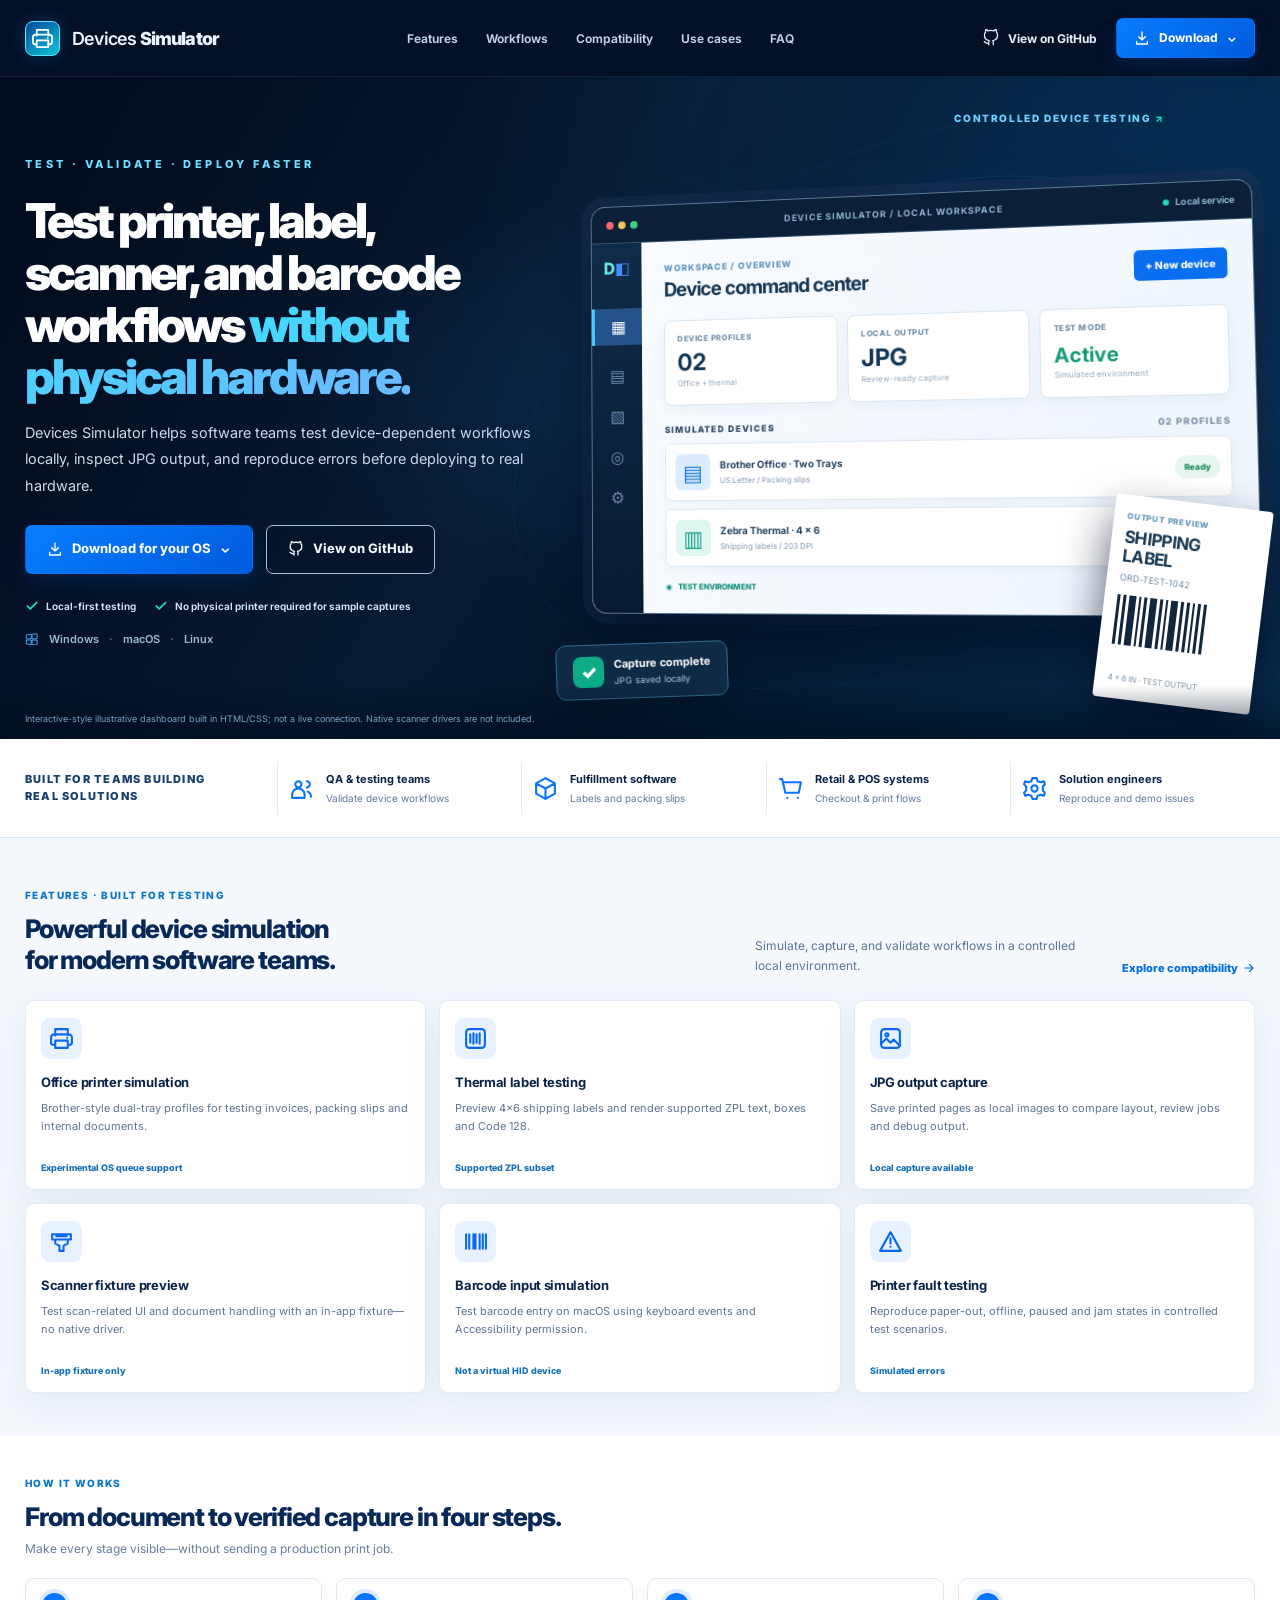
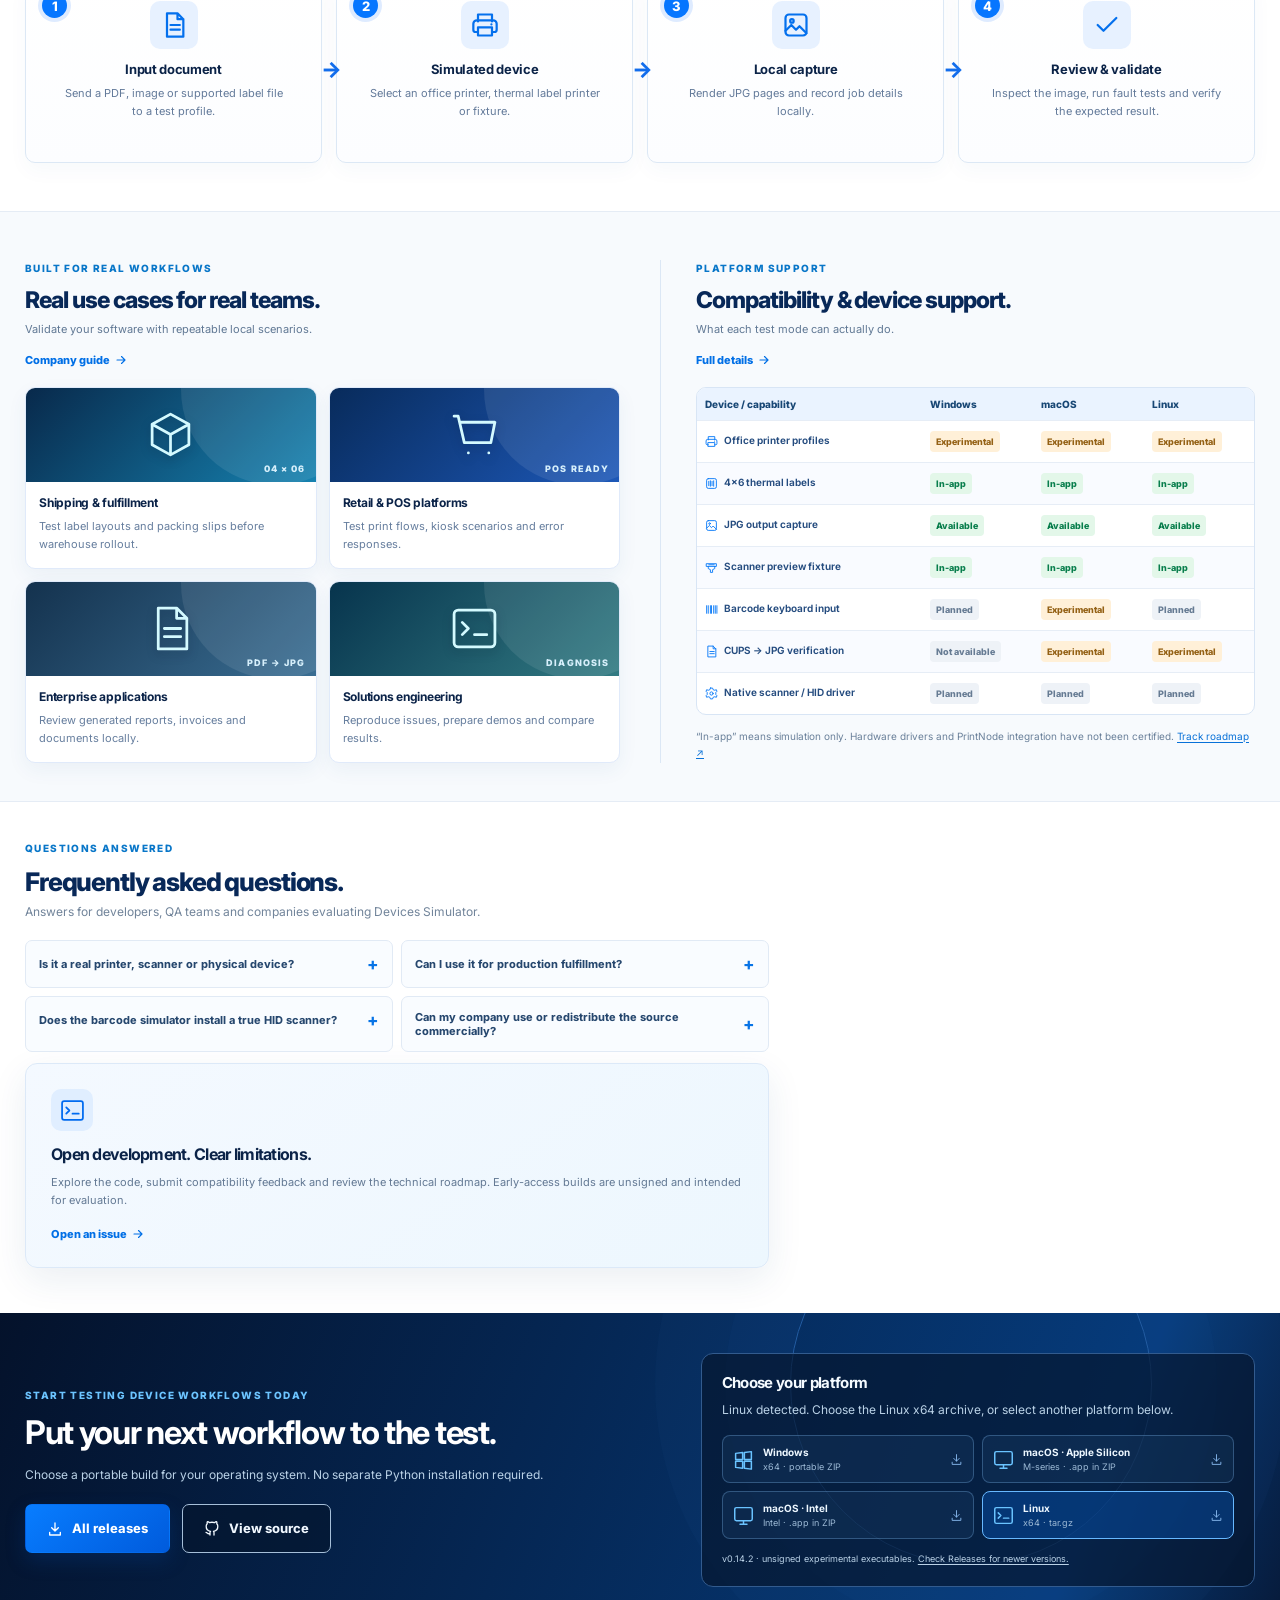
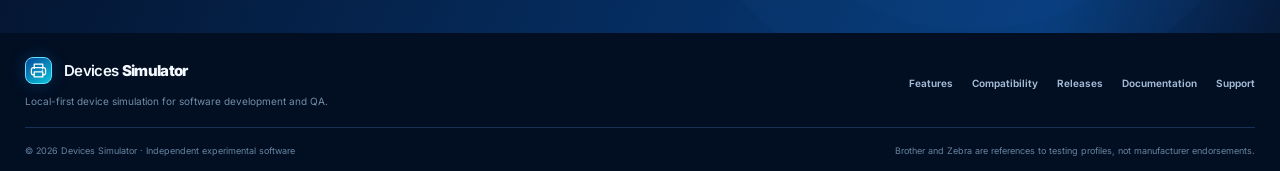
==== docs/index.html @ 56e5f356 "docs: v0.14.2 ZPL graphics, QR usage, limits and release site" ====
<!doctype html>
<html lang="en">
<head>
  <meta charset="utf-8">
  <meta name="viewport" content="width=device-width,initial-scale=1">
  <meta name="theme-color" content="#06152b">
  <meta name="description" content="Devices Simulator helps QA, retail, fulfillment and software teams test printer, 4×6 label, capture-to-JPG and barcode input workflows without a full hardware lab.">
  <meta property="og:type" content="website">
  <meta property="og:title" content="Devices Simulator | Test device workflows without a hardware lab">
  <meta property="og:description" content="A cross-platform, local-first test lab for printing, shipping labels, simulated scanner fixtures, and repeatable fault testing.">
  <meta property="og:image" content="https://raw.githubusercontent.com/migtam628/devices-simulator/main/docs/assets/device-lab.svg">
  <title>Devices Simulator | Print &amp; Device Workflow Testing</title>
  <link rel="icon" href="assets/icon.svg" type="image/svg+xml">
  <link rel="stylesheet" href="site.css">
  <script src="site.js" defer></script>
</head>
<body>
  <a href="#main" class="skip-link">Skip to content</a>
  <svg class="icon-library" aria-hidden="true" xmlns="http://www.w3.org/2000/svg">
    <symbol id="i-printer" viewBox="0 0 24 24"><path d="M6 9V3h12v6M6 18H4a2 2 0 0 1-2-2v-5a3 3 0 0 1 3-3h14a3 3 0 0 1 3 3v5a2 2 0 0 1-2 2h-2M6 14h12v7H6zM17.5 11.5h.01"/></symbol>
    <symbol id="i-label" viewBox="0 0 24 24"><rect x="3" y="3" width="18" height="18" rx="3"/><path d="M7 8v8M10 7v10M13 8v8M16 7v10"/></symbol>
    <symbol id="i-picture" viewBox="0 0 24 24"><rect x="3" y="3" width="18" height="18" rx="3"/><circle cx="8.5" cy="8.5" r="1.5"/><path d="m3 17 5-5 4 4 3-3 6 6"/></symbol>
    <symbol id="i-scanner" viewBox="0 0 24 24"><path d="M3 5h18v5H3zM6 10v4l4 2v5h4v-5l4-2v-4M7 7h10"/></symbol>
    <symbol id="i-barcode" viewBox="0 0 24 24"><path d="M3 5v14M6 5v14M10 5v14M12 5v14M16 5v14M19 5v14M22 5v14" /></symbol>
    <symbol id="i-alert" viewBox="0 0 24 24"><path d="m12 3 10 18H2L12 3Z"/><path d="M12 9v5m0 3h.01"/></symbol>
    <symbol id="i-people" viewBox="0 0 24 24"><circle cx="9" cy="8" r="3"/><path d="M3 21v-3a6 6 0 0 1 12 0v3H3ZM17 5a3 3 0 0 1 0 6m1 4a5 5 0 0 1 3 5"/></symbol>
    <symbol id="i-box" viewBox="0 0 24 24"><path d="m12 2 9 5v10l-9 5-9-5V7l9-5ZM3 7l9 5 9-5M12 12v10"/></symbol>
    <symbol id="i-cart" viewBox="0 0 24 24"><path d="M2 3h2l3 13h13l2-10H5M7 16h13M9 21h.01M19 21h.01"/></symbol>
    <symbol id="i-settings" viewBox="0 0 24 24"><circle cx="12" cy="12" r="3"/><path d="m10 2-1 3-3 1-3-1-1 3 2 2v4l-2 2 1 3 3-1 3 1 1 3h4l1-3 3-1 3 1 1-3-2-2v-4l2-2-1-3-3 1-3-1-1-3h-4Z"/></symbol>
    <symbol id="i-file" viewBox="0 0 24 24"><path d="M6 2h9l5 5v15H6zM15 2v5h5M9 12h8M9 16h8"/></symbol>
    <symbol id="i-check" viewBox="0 0 24 24"><path d="m4 12 5 5L20 6"/></symbol>
    <symbol id="i-arrow" viewBox="0 0 24 24"><path d="M4 12h16m-7-7 7 7-7 7"/></symbol>
    <symbol id="i-github" viewBox="0 0 24 24"><path d="M9 19c-4 1-4-2-6-2m12 4v-3.3a2.9 2.9 0 0 0-.8-2.2c3.2-.4 6.5-1.5 6.5-7.1A5.5 5.5 0 0 0 19.2 4 5 5 0 0 0 19 1s-2 0-3 1.5a13 13 0 0 0-8 0C7 1 5 1 5 1a5 5 0 0 0-.2 3A5.5 5.5 0 0 0 3.3 8.4c0 5.6 3.3 6.7 6.5 7.1a2.9 2.9 0 0 0-.8 2.2V21"/></symbol>
    <symbol id="i-download" viewBox="0 0 24 24"><path d="M12 3v12m-5-5 5 5 5-5M4 17v4h16v-4"/></symbol>
    <symbol id="i-windows" viewBox="0 0 24 24"><path d="m3 5 8-1v8H3zm10-1 8-1v9h-8zM3 14h8v8l-8-1zm10 0h8v9l-8-1z"/></symbol>
    <symbol id="i-monitor" viewBox="0 0 24 24"><rect x="2" y="3" width="20" height="15" rx="2"/><path d="M8 22h8m-4-4v4"/></symbol>
    <symbol id="i-terminal" viewBox="0 0 24 24"><rect x="2" y="3" width="20" height="18" rx="2"/><path d="m6 9 3 3-3 3m6 0h6"/></symbol>
  </svg>

  <header class="masthead" id="top">
    <div class="nav container">
      <a href="#top" class="brand" aria-label="Devices Simulator home"><span class="brand-mark"><svg class="icon"><use href="#i-printer"></use></svg></span><span>Devices <strong>Simulator</strong></span></a>
      <nav class="nav-links" aria-label="Primary navigation"><a href="#features">Features</a><a href="#workflows">Workflows</a><a href="#compatibility">Compatibility</a><a href="#use-cases">Use cases</a><a href="#faq">FAQ</a></nav>
      <div class="nav-right"><a class="github-link" href="https://github.com/migtam628/devices-simulator" target="_blank" rel="noopener noreferrer"><svg class="icon"><use href="#i-github"></use></svg><span>View on GitHub</span></a><a class="btn btn-primary nav-download" href="#download"><svg class="icon"><use href="#i-download"></use></svg> Download <span aria-hidden="true">⌄</span></a></div>
      <details class="mobile-menu"><summary aria-label="Open navigation menu"><span></span><span></span><span></span></summary><nav aria-label="Mobile navigation"><a href="#features">Features</a><a href="#workflows">Workflows</a><a href="#compatibility">Compatibility</a><a href="#use-cases">Use cases</a><a href="#faq">FAQ</a><a href="#download">Download</a><a href="https://github.com/migtam628/devices-simulator">GitHub</a></nav></details>
    </div>
  </header>

  <main id="main">
    <section class="hero" aria-labelledby="hero-title">
      <div class="hero-glow"></div>
      <div class="container hero-inner">
        <div class="hero-copy">
          <p class="eyebrow">TEST · VALIDATE · DEPLOY FASTER</p>
          <h1 id="hero-title">Test printer, label, scanner, and barcode workflows <span>without physical hardware.</span></h1>
          <p class="hero-description">Devices Simulator helps software teams test device-dependent workflows locally, inspect JPG output, and reproduce errors before deploying to real hardware.</p>
          <div class="hero-buttons">
            <a class="btn btn-primary btn-large" href="#download"><svg class="icon"><use href="#i-download"></use></svg> Download for your OS <span aria-hidden="true">⌄</span></a>
            <a class="btn btn-outline btn-large" href="https://github.com/migtam628/devices-simulator" target="_blank" rel="noopener noreferrer"><svg class="icon"><use href="#i-github"></use></svg> View on GitHub</a>
          </div>
          <div class="hero-proof"><span><svg class="icon"><use href="#i-check"></use></svg> Local-first testing</span><span><svg class="icon"><use href="#i-check"></use></svg> No physical printer required for sample captures</span></div>
          <div class="platform-summary"><svg class="icon"><use href="#i-windows"></use></svg> Windows <span>·</span> macOS <span>·</span> Linux</div>
        </div>

        <div class="hero-stage" role="img" aria-label="Illustrated Devices Simulator product dashboard showing simulated printer management, print jobs and a four-by-six shipping label">
          <div class="stage-orbit orbit-one"></div><div class="stage-orbit orbit-two"></div>
          <div class="product-window">
            <div class="window-top"><span class="traffic"><i></i><i></i><i></i></span><span class="window-address">DEVICE SIMULATOR / LOCAL WORKSPACE</span><span class="window-online"><b></b> Local service</span></div>
            <div class="window-layout">
              <div class="window-sidebar"><div class="sidebar-logo">D<span>◧</span></div><div class="side-active">▦</div><div>▤</div><div>▧</div><div>◎</div><div>⚙</div></div>
              <div class="window-content"><div class="screen-heading"><div><small>WORKSPACE / OVERVIEW</small><strong>Device command center</strong></div><span class="screen-add">+ New device</span></div>
                <div class="screen-metrics"><div><small>DEVICE PROFILES</small><strong>02</strong><span>Office + thermal</span></div><div><small>LOCAL OUTPUT</small><strong>JPG</strong><span>Review-ready capture</span></div><div><small>TEST MODE</small><strong class="metric-green">Active</strong><span>Simulated environment</span></div></div>
                <div class="screen-section-title">SIMULATED DEVICES <span>02 PROFILES</span></div>
                <div class="screen-device"><div class="device-square">▤</div><div><b>Brother Office · Two Trays</b><small>US Letter / Packing slips</small></div><span class="screen-state">Ready</span></div>
                <div class="screen-device"><div class="device-square teal">▥</div><div><b>Zebra Thermal · 4 × 6</b><small>Shipping labels / 203 DPI</small></div><span class="screen-state">Ready</span></div>
                <div class="screen-bottom"><span>◉ &nbsp; TEST ENVIRONMENT</span><span>All output stays local</span></div>
              </div>
            </div>
          </div>
          <div class="stage-paper"><span class="paper-kicker">OUTPUT PREVIEW</span><b>SHIPPING<br>LABEL</b><small>ORD-TEST-1042</small><div class="paper-bars"><i></i><i></i><i></i><i></i><i></i><i></i><i></i><i></i><i></i><i></i><i></i><i></i><i></i><i></i></div><span class="paper-bottom">4 × 6 IN · TEST OUTPUT</span></div>
          <div class="stage-toast"><span class="toast-mark">✓</span><span><b>Capture complete</b><small>JPG saved locally</small></span></div>
          <div class="stage-chip">CONTROLLED DEVICE TESTING <span>↗</span></div>
        </div>
      </div>
      <p class="hero-caption container">Interactive-style illustrative dashboard built in HTML/CSS; not a live connection. Native scanner drivers are not included.</p>
    </section>

    <section class="trust-strip" aria-label="Who uses Devices Simulator"><div class="container trust-grid">
      <div class="trust-label">BUILT FOR TEAMS BUILDING<br>REAL SOLUTIONS</div>
      <div class="trust-item"><svg class="icon"><use href="#i-people"></use></svg><span><strong>QA &amp; testing teams</strong><small>Validate device workflows</small></span></div>
      <div class="trust-item"><svg class="icon"><use href="#i-box"></use></svg><span><strong>Fulfillment software</strong><small>Labels and packing slips</small></span></div>
      <div class="trust-item"><svg class="icon"><use href="#i-cart"></use></svg><span><strong>Retail &amp; POS systems</strong><small>Checkout &amp; print flows</small></span></div>
      <div class="trust-item"><svg class="icon"><use href="#i-settings"></use></svg><span><strong>Solution engineers</strong><small>Reproduce and demo issues</small></span></div>
    </div></section>

    <section class="section features-section" id="features" aria-labelledby="features-title"><div class="container">
      <div class="section-top features-top"><div><p class="section-eyebrow">FEATURES · BUILT FOR TESTING</p><h2 id="features-title">Powerful device simulation<br>for modern software teams.</h2></div><p>Simulate, capture, and validate workflows in a controlled local environment.</p><a class="text-link" href="#compatibility">Explore compatibility <svg class="icon"><use href="#i-arrow"></use></svg></a></div>
      <div class="features-grid">
        <article class="feature-card"><div class="feature-icon"><svg class="icon"><use href="#i-printer"></use></svg></div><h3>Office printer simulation</h3><p>Brother-style dual-tray profiles for testing invoices, packing slips and internal documents.</p><span class="cap-note">Experimental OS queue support</span></article>
        <article class="feature-card"><div class="feature-icon"><svg class="icon"><use href="#i-label"></use></svg></div><h3>Thermal label testing</h3><p>Preview 4×6 shipping labels and render supported ZPL text, boxes and Code 128.</p><span class="cap-note">Supported ZPL subset</span></article>
        <article class="feature-card"><div class="feature-icon"><svg class="icon"><use href="#i-picture"></use></svg></div><h3>JPG output capture</h3><p>Save printed pages as local images to compare layout, review jobs and debug output.</p><span class="cap-note">Local capture available</span></article>
        <article class="feature-card"><div class="feature-icon"><svg class="icon"><use href="#i-scanner"></use></svg></div><h3>Scanner fixture preview</h3><p>Test scan-related UI and document handling with an in-app fixture—no native driver.</p><span class="cap-note">In-app fixture only</span></article>
        <article class="feature-card"><div class="feature-icon"><svg class="icon"><use href="#i-barcode"></use></svg></div><h3>Barcode input simulation</h3><p>Test barcode entry on macOS using keyboard events and Accessibility permission.</p><span class="cap-note">Not a virtual HID device</span></article>
        <article class="feature-card"><div class="feature-icon"><svg class="icon"><use href="#i-alert"></use></svg></div><h3>Printer fault testing</h3><p>Reproduce paper-out, offline, paused and jam states in controlled test scenarios.</p><span class="cap-note">Simulated errors</span></article>
      </div>
    </div></section>

    <section class="section workflow-section" id="workflows" aria-labelledby="workflow-title"><div class="container">
      <div class="section-heading"><p class="section-eyebrow">HOW IT WORKS</p><h2 id="workflow-title">From document to verified capture in four steps.</h2><p>Make every stage visible—without sending a production print job.</p></div>
      <div class="steps-grid">
        <article class="step-card"><span class="step-number">1</span><div class="step-icon"><svg class="icon"><use href="#i-file"></use></svg></div><h3>Input document</h3><p>Send a PDF, image or supported label file to a test profile.</p></article>
        <article class="step-card"><span class="step-number">2</span><div class="step-icon"><svg class="icon"><use href="#i-printer"></use></svg></div><h3>Simulated device</h3><p>Select an office printer, thermal label printer or fixture.</p></article>
        <article class="step-card"><span class="step-number">3</span><div class="step-icon"><svg class="icon"><use href="#i-picture"></use></svg></div><h3>Local capture</h3><p>Render JPG pages and record job details locally.</p></article>
        <article class="step-card"><span class="step-number">4</span><div class="step-icon"><svg class="icon"><use href="#i-check"></use></svg></div><h3>Review &amp; validate</h3><p>Inspect the image, run fault tests and verify the expected result.</p></article>
      </div>
    </div></section>

    <section class="section comparison-section" aria-label="Use cases and compatibility"><div class="container two-panels">
      <div class="use-cases" id="use-cases">
        <div class="panel-heading"><div><p class="section-eyebrow">BUILT FOR REAL WORKFLOWS</p><h2>Real use cases for real teams.</h2><p>Validate your software with repeatable local scenarios.</p></div><a class="text-link" href="https://github.com/migtam628/devices-simulator/blob/main/docs/COMPANY_EVALUATION.md">Company guide <svg class="icon"><use href="#i-arrow"></use></svg></a></div>
        <div class="usecase-grid">
          <article class="usecase-card"><div class="usecase-art art-shipping"><svg class="icon"><use href="#i-box"></use></svg><span class="art-label">04 × 06</span></div><div><h3>Shipping &amp; fulfillment</h3><p>Test label layouts and packing slips before warehouse rollout.</p></div></article>
          <article class="usecase-card"><div class="usecase-art art-pos"><svg class="icon"><use href="#i-cart"></use></svg><span class="art-label">POS READY</span></div><div><h3>Retail &amp; POS platforms</h3><p>Test print flows, kiosk scenarios and error responses.</p></div></article>
          <article class="usecase-card"><div class="usecase-art art-enterprise"><svg class="icon"><use href="#i-file"></use></svg><span class="art-label">PDF → JPG</span></div><div><h3>Enterprise applications</h3><p>Review generated reports, invoices and documents locally.</p></div></article>
          <article class="usecase-card"><div class="usecase-art art-support"><svg class="icon"><use href="#i-terminal"></use></svg><span class="art-label">DIAGNOSIS</span></div><div><h3>Solutions engineering</h3><p>Reproduce issues, prepare demos and compare results.</p></div></article>
        </div>
      </div>
      <div class="compatibility" id="compatibility">
        <div class="panel-heading"><div><p class="section-eyebrow">PLATFORM SUPPORT</p><h2>Compatibility &amp; device support.</h2><p>What each test mode can actually do.</p></div><a class="text-link" href="https://github.com/migtam628/devices-simulator/blob/main/docs/COMPANY_EVALUATION.md">Full details <svg class="icon"><use href="#i-arrow"></use></svg></a></div>
        <div class="table-scroll"><table class="compat-table">
          <caption>Device Simulator platform support and simulation status</caption>
          <thead><tr><th scope="col">Device / capability</th><th scope="col">Windows</th><th scope="col">macOS</th><th scope="col">Linux</th></tr></thead>
          <tbody>
            <tr><th scope="row"><svg class="icon"><use href="#i-printer"></use></svg> Office printer profiles</th><td><span class="chip experimental">Experimental</span></td><td><span class="chip experimental">Experimental</span></td><td><span class="chip experimental">Experimental</span></td></tr>
            <tr><th scope="row"><svg class="icon"><use href="#i-label"></use></svg> 4×6 thermal labels</th><td><span class="chip yes">In-app</span></td><td><span class="chip yes">In-app</span></td><td><span class="chip yes">In-app</span></td></tr>
            <tr><th scope="row"><svg class="icon"><use href="#i-picture"></use></svg> JPG output capture</th><td><span class="chip yes">Available</span></td><td><span class="chip yes">Available</span></td><td><span class="chip yes">Available</span></td></tr>
            <tr><th scope="row"><svg class="icon"><use href="#i-scanner"></use></svg> Scanner preview fixture</th><td><span class="chip yes">In-app</span></td><td><span class="chip yes">In-app</span></td><td><span class="chip yes">In-app</span></td></tr>
            <tr><th scope="row"><svg class="icon"><use href="#i-barcode"></use></svg> Barcode keyboard input</th><td><span class="chip planned">Planned</span></td><td><span class="chip experimental">Experimental</span></td><td><span class="chip planned">Planned</span></td></tr>
            <tr><th scope="row"><svg class="icon"><use href="#i-file"></use></svg> CUPS → JPG verification</th><td><span class="chip planned">Not available</span></td><td><span class="chip experimental">Experimental</span></td><td><span class="chip experimental">Experimental</span></td></tr>
            <tr><th scope="row"><svg class="icon"><use href="#i-settings"></use></svg> Native scanner / HID driver</th><td><span class="chip planned">Planned</span></td><td><span class="chip planned">Planned</span></td><td><span class="chip planned">Planned</span></td></tr>
          </tbody>
        </table></div>
        <p class="table-footnote">“In-app” means simulation only. Hardware drivers and PrintNode integration have not been certified. <a href="https://github.com/migtam628/devices-simulator/issues">Track roadmap ↗</a></p>
      </div>
    </div></section>

    <section class="section faq-section" id="faq" aria-labelledby="faq-title"><div class="container two-panels faq-panels">
      <div><p class="section-eyebrow">QUESTIONS ANSWERED</p><h2 id="faq-title">Frequently asked questions.</h2><p class="faq-intro">Answers for developers, QA teams and companies evaluating Devices Simulator.</p><div class="faq-list">
        <details><summary>Is it a real printer, scanner or physical device?</summary><p>No. This is a simulator for software testing. Certain printers can be registered as experimental OS queues, but that does not create physical hardware or a native scanner driver.</p></details>
        <details><summary>Can I use it for production fulfillment?</summary><p>No. A JPG capture or accepted OS print job does not prove a physical label was printed, and the simulator must not mark orders shipped.</p></details>
        <details><summary>Does the barcode simulator install a true HID scanner?</summary><p>No. On macOS it sends keyboard events with Accessibility approval. Actual virtual HID devices require separate platform-specific implementations.</p></details>
        <details><summary>Can my company use or redistribute the source commercially?</summary><p>A software license has not yet been published. Contact the maintainer about licensing and support before company-wide or commercial use.</p></details>
      </div>
      <aside class="faq-side"><div class="faq-side-card"><div class="faq-side-icon"><svg class="icon"><use href="#i-terminal"></use></svg></div><h3>Open development. Clear limitations.</h3><p>Explore the code, submit compatibility feedback and review the technical roadmap. Early-access builds are unsigned and intended for evaluation.</p><a class="text-link" href="https://github.com/migtam628/devices-simulator/issues">Open an issue <svg class="icon"><use href="#i-arrow"></use></svg></a></div></aside>
    </div></section>

    <section class="download-section" id="download" aria-labelledby="download-title">
      <div class="container download-inner">
        <div><p class="section-eyebrow">START TESTING DEVICE WORKFLOWS TODAY</p><h2 id="download-title">Put your next workflow to the test.</h2><p>Choose a portable build for your operating system. No separate Python installation required.</p><div class="download-buttons"><a class="btn btn-primary btn-large" href="https://github.com/migtam628/devices-simulator/releases"><svg class="icon"><use href="#i-download"></use></svg> All releases</a><a class="btn btn-outline btn-large" href="https://github.com/migtam628/devices-simulator" target="_blank" rel="noopener noreferrer"><svg class="icon"><use href="#i-github"></use></svg> View source</a></div></div>
        <div class="download-selector"><h3>Choose your platform</h3><p id="os-recommendation" class="recommendation" aria-live="polite">Pick a system below to download the latest packaged development build.</p><div class="download-options">
          <a data-os="windows" href="https://github.com/migtam628/devices-simulator/releases/download/v0.14.2/DevicesSimulator-Windows-x64.zip"><svg class="icon"><use href="#i-windows"></use></svg><span><b>Windows</b><small>x64 · portable ZIP</small></span><svg class="icon arrow"><use href="#i-download"></use></svg></a>
          <a data-os="macos-arm64" href="https://github.com/migtam628/devices-simulator/releases/download/v0.14.2/DevicesSimulator-macOS-arm64.zip"><svg class="icon"><use href="#i-monitor"></use></svg><span><b>macOS · Apple Silicon</b><small>M-series · .app in ZIP</small></span><svg class="icon arrow"><use href="#i-download"></use></svg></a>
          <a data-os="macos-x64" href="https://github.com/migtam628/devices-simulator/releases/download/v0.14.2/DevicesSimulator-macOS-x64.zip"><svg class="icon"><use href="#i-monitor"></use></svg><span><b>macOS · Intel</b><small>Intel · .app in ZIP</small></span><svg class="icon arrow"><use href="#i-download"></use></svg></a>
          <a data-os="linux" href="https://github.com/migtam628/devices-simulator/releases/download/v0.14.2/DevicesSimulator-Linux-x64.tar.gz"><svg class="icon"><use href="#i-terminal"></use></svg><span><b>Linux</b><small>x64 · tar.gz</small></span><svg class="icon arrow"><use href="#i-download"></use></svg></a>
        </div><p class="build-note">v0.14.2 · unsigned experimental executables. <a href="https://github.com/migtam628/devices-simulator/releases">Check Releases for newer versions.</a></p></div>
      </div>
    </section>
  </main>

  <footer class="footer"><div class="container footer-main"><div><a href="#top" class="brand"><span class="brand-mark"><svg class="icon"><use href="#i-printer"></use></svg></span><span>Devices <strong>Simulator</strong></span></a><p>Local-first device simulation for software development and QA.</p></div><nav aria-label="Footer navigation"><a href="#features">Features</a><a href="#compatibility">Compatibility</a><a href="https://github.com/migtam628/devices-simulator/releases">Releases</a><a href="https://github.com/migtam628/devices-simulator/blob/main/README.md">Documentation</a><a href="https://github.com/migtam628/devices-simulator/issues">Support</a></nav></div><div class="container footer-bottom"><span>© 2026 Devices Simulator · Independent experimental software</span><span>Brother and Zebra are references to testing profiles, not manufacturer endorsements.</span></div></footer>
</body>
</html>
---- docs/site.css ----
@import url("https://fonts.googleapis.com/css2?family=Inter:wght@400;500;600;700;800;900&display=swap");
:root{color-scheme:light;--blue:#0769f9;--blue2:#2f8dff;--cyan:#27c9ff;--navy:#06152b;--ink:#0b2348;--muted:#546988;--pale:#f2f7fc;--line:#dce8f5;--ok:#0d9b67;--shadow:0 12px 36px rgba(24,65,114,.085);font-synthesis:none}
*{box-sizing:border-box}
html{scroll-behavior:smooth;scroll-padding-top:90px}
body{margin:0;color:var(--ink);background:#fff;font-family:Inter,ui-sans-serif,system-ui,-apple-system,"Segoe UI",sans-serif;-webkit-font-smoothing:antialiased}
a{text-decoration:none;color:inherit}
button,select,input{font:inherit}
a:focus-visible,button:focus-visible,summary:focus-visible{outline:3px solid #63aafa;outline-offset:4px;border-radius:5px}
img{display:block;max-width:100%}
h1,h2,h3,p{margin:0}
h1,h2,h3{letter-spacing:-.045em}
p{line-height:1.65}
.icon{height:1.25em;width:1.25em;fill:none;stroke:currentColor;stroke-width:1.7;stroke-linecap:round;stroke-linejoin:round;flex:none}
.icon-library{position:absolute;width:0;height:0;overflow:hidden}
.container{width:min(100% - 72px,1580px);margin-inline:auto}
.skip-link{position:absolute;z-index:1000;left:16px;top:-90px;background:#fff;color:#0b2348;padding:13px 22px;border-radius:8px}
.skip-link:focus{top:12px}
.masthead{position:relative;z-index:30;background:#031026;color:#eaf3ff;border-bottom:1px solid rgba(141,195,235,.1)}
.nav{display:flex;align-items:center;justify-content:space-between;min-height:76px;gap:18px}
.brand{display:inline-flex;gap:12px;align-items:center;white-space:nowrap;font-weight:600;font-size:18px;letter-spacing:-.045em}
.brand strong{font-weight:850}
.brand-mark{width:35px;height:35px;display:grid;place-items:center;background:linear-gradient(145deg,#08499b,#0bc5d9);color:white;border:1px solid #65dfff;border-radius:8px;box-shadow:0 0 17px rgba(25,158,246,.24)}
.brand-mark .icon{width:23px;height:23px;stroke-width:1.85}
.nav-links{display:flex;align-items:center;gap:clamp(15px,2.2vw,42px)}
.nav-links a{color:#c2d3e7;font-size:12px;font-weight:650;white-space:nowrap;transition:color .15s}
.nav-links a:hover,.github-link:hover{color:#fff}
.nav-right{display:flex;gap:19px;align-items:center}
.github-link{display:inline-flex;align-items:center;gap:8px;color:#e5eff9;font-size:12px;font-weight:700;white-space:nowrap}
.github-link .icon{height:18px;width:18px}
.btn{border:1px solid transparent;border-radius:7px;padding:11px 17px;display:inline-flex;align-items:center;justify-content:center;gap:9px;font-size:12px;line-height:1.2;font-weight:750;white-space:nowrap;transition:transform .2s ease,box-shadow .2s ease,background .2s ease}
.btn:hover{transform:translateY(-2px)}
.btn .icon{width:16px;height:16px;stroke-width:2}
.btn-primary{color:white;background:linear-gradient(140deg,#087dff,#005bdc);box-shadow:0 8px 19px rgba(0,70,165,.25)}
.btn-primary:hover{background:linear-gradient(140deg,#1993ff,#0673f0);box-shadow:0 12px 26px rgba(0,97,230,.32)}
.btn-outline{background:rgba(5,20,41,.52);border-color:#a6bfd9;color:#f1f8ff}
.btn-outline:hover{background:rgba(43,89,134,.43)}
.btn-large{min-height:49px;padding:14px 21px;font-size:13px}
.mobile-menu{display:none}
.hero{position:relative;isolation:isolate;overflow:hidden;background:radial-gradient(ellipse at 57% 70%,rgba(18,113,197,.31),transparent 40%),linear-gradient(105deg,#031126 6%,#061a33 52%,#06284a 100%);color:#fff}
.hero::before{content:"";position:absolute;inset:0;z-index:-1;opacity:.19;background:linear-gradient(120deg,transparent 15%,rgba(75,152,212,.22) 43%,transparent 54%);pointer-events:none}
.hero::after{content:"";position:absolute;bottom:0;left:0;right:0;height:54px;pointer-events:none;background:linear-gradient(0deg,rgba(0,13,30,.65),transparent)}
.hero-glow{position:absolute;right:-130px;top:-180px;height:600px;width:650px;border-radius:50%;background:#0876d4;filter:blur(165px);opacity:.19;pointer-events:none}
.hero-inner{position:relative;min-height:534px;display:grid;grid-template-columns:minmax(360px,.84fr) minmax(0,1.16fr);align-items:center;gap:0}
.hero-copy{z-index:4;position:relative;padding:56px 0 67px;max-width:670px}
.eyebrow{font-size:11px;letter-spacing:.31em;color:#6be0ff;font-weight:800;margin-bottom:22px}
.hero h1{font-weight:860;line-height:1.12;font-size:clamp(38px,3.6vw,62px);max-width:660px;margin-bottom:18px;letter-spacing:-.055em;text-wrap:balance}
.hero h1 span{color:#22caff}
.hero-description{color:#c9daec;font-size:clamp(13px,1.13vw,16px);line-height:1.8;max-width:570px;margin-bottom:26px}
.hero-buttons{display:flex;gap:13px;flex-wrap:wrap}
.hero-proof{display:flex;gap:18px;align-items:center;flex-wrap:wrap;margin-top:25px;font-weight:650;font-size:10px;color:#d0e5f6}
.hero-proof span{display:inline-flex;gap:7px;align-items:center}
.hero-proof .icon{width:14px;height:14px;color:#16e5cc;stroke-width:3}
.platform-summary{display:flex;align-items:center;gap:10px;margin-top:19px;font-size:11px;color:#9db9cf;font-weight:600}
.platform-summary .icon{color:#43a8fd}
.platform-summary span{color:#587a97}
.hero-visual{min-width:0;position:relative;align-self:end;margin:0 -42px -9px -70px;z-index:2}
.hero-visual>img{width:100%;height:auto;filter:drop-shadow(0 25px 29px rgba(0,1,8,.36))}
.floating-panel{position:absolute;border-radius:11px;padding:12px;background:linear-gradient(145deg,rgba(13,39,66,.95),rgba(8,26,48,.9));border:1px solid rgba(115,180,224,.42);color:#eaf4fe;box-shadow:0 12px 35px #01112566;backdrop-filter:blur(8px)}
.panel-office{top:10%;left:11%;min-width:184px;transform:rotate(-1.5deg)}
.panel-capture{top:11%;right:1%;min-width:187px;transform:rotate(1.5deg)}
.panel-fault{right:0;top:50%;min-width:158px}
.panel-title{display:flex;align-items:center;gap:8px}
.panel-title strong{font-size:11px;line-height:1.35;display:block}
.panel-title small{font-size:9px;color:#92b1ce;display:block;margin-top:3px}
.panel-icon{width:27px;height:27px;display:grid;place-items:center;background:rgba(7,113,237,.26);color:#6bc0ff;border-radius:6px}
.panel-icon .icon{height:18px;width:18px}
.panel-icon.warning{background:#5e2030;color:#ff7285}
.panel-meta{font-weight:750;letter-spacing:.1em;color:#77add4;margin:10px 0 0 37px;font-size:8px}
.status-chip{display:inline-flex;align-items:center;gap:5px;border-radius:5px;background:#083a38;color:#7cf0cf;font-size:9px;margin-top:9px;padding:4px 7px}
.status-chip i{background:#22dcab;width:5px;height:5px;border-radius:50%}
.fault-line{color:#b7d0e2;font-size:9px;margin-top:10px}
.fault-line b{background:#fb5b6d;width:7px;height:7px;display:inline-block;border-radius:50%;margin-right:7px}
.fault-line:nth-last-child(1) b{background:#eab94e}
.hero-caption{position:relative;z-index:3;margin-top:-24px;padding-bottom:13px;color:#79a0bd;font-size:9px}
.trust-strip{background:#fff;border-bottom:1px solid #dbe7f6;box-shadow:0 7px 22px rgba(25,75,110,.045)}
.trust-grid{display:grid;grid-template-columns:1.03fr repeat(4,1fr);align-items:center;min-height:98px}
.trust-label{font-weight:850;font-size:11px;letter-spacing:.11em;color:#17406c;line-height:1.55}
.trust-item{display:flex;gap:12px;padding:0 17px;align-items:center;min-height:53px;border-left:1px solid #e1ebf7}
.trust-item>.icon{width:31px;height:31px;color:#0874f7;stroke-width:2}
.trust-item strong,.trust-item small{display:block}
.trust-item strong{font-size:11px;margin-bottom:5px}
.trust-item small{font-size:10px;color:#637998;line-height:1.45}
.section{scroll-margin-top:60px}
.features-section{padding:49px 0 43px;background:#f5f9fe}
.section-top{display:flex;align-items:end;gap:27px;margin-bottom:25px}
.section-eyebrow{font-size:10px;letter-spacing:.14em;color:#0876c8;font-weight:820;margin-bottom:10px}
.section-top h2,.section-heading h2,.panel-heading h2,.faq-section h2{font-weight:800;line-height:1.2;font-size:clamp(22px,2vw,32px);color:#082858}
.section-top>div:first-child{flex:1}
.section-top>p{max-width:340px;color:#5c7495;font-size:12px}
.text-link{color:#006fe6;font-weight:800;font-size:11px;display:inline-flex;align-items:center;gap:5px;white-space:nowrap}
.text-link:hover{text-decoration:underline;text-underline-offset:3px}
.text-link .icon{width:12px;height:12px;stroke-width:2.3}
.features-grid{display:grid;grid-template-columns:repeat(6,minmax(0,1fr));gap:13px}
.feature-card{padding:17px 15px 16px;border-radius:9px;background:#fff;border:1px solid #e2ebf5;box-shadow:var(--shadow);display:flex;flex-direction:column;min-height:222px;transition:transform .18s,box-shadow .18s}
.feature-card:hover{transform:translateY(-4px);box-shadow:0 13px 32px rgba(28,83,131,.14)}
.feature-icon{width:41px;height:41px;border-radius:9px;background:#e7f1ff;display:grid;place-items:center;color:#0869f0;margin-bottom:15px}
.feature-icon .icon{width:25px;height:25px;stroke-width:2}
.feature-card h3{font-size:13px;line-height:1.33;letter-spacing:-.025em;margin-bottom:8px}
.feature-card p{color:#607491;font-size:11px;line-height:1.63}
.cap-note{margin-top:auto;padding-top:15px;color:#1471ba;font-size:9px;font-weight:800}
.workflow-section{padding:39px 0 48px;background:#fff}
.section-heading{margin-bottom:20px}
.section-heading>p:last-child{font-size:12px;color:#697f9a;margin-top:6px}
.steps-grid{display:grid;grid-template-columns:repeat(4,minmax(0,1fr));gap:14px}
.step-card{position:relative;min-height:185px;padding:17px 14px 20px;border:1px solid #dce8f5;box-shadow:0 8px 20px rgba(21,81,128,.035);border-radius:10px;text-align:center;background:linear-gradient(#fff,#fcfdff)}
.step-card:not(:last-child)::after{content:"→";font-size:22px;font-weight:800;color:#126dec;position:absolute;right:-21px;top:42%;z-index:2}
.step-number{position:absolute;top:14px;left:16px;display:grid;place-items:center;width:25px;height:25px;border-radius:50%;color:#fff;font-size:13px;font-weight:800;background:#0676ff;box-shadow:0 0 0 4px #deebff}
.step-icon{display:grid;place-items:center;background:#e7f1ff;color:#0470ed;border-radius:10px;width:48px;height:48px;margin:5px auto 12px}
.step-icon .icon{height:28px;width:28px;stroke-width:1.9}
.step-card h3{font-size:13px;margin-bottom:7px;letter-spacing:-.025em}
.step-card p{color:#637a9a;font-size:11px;max-width:230px;margin:auto}
.comparison-section{background:#f7fafd;border-top:1px solid #e5ecf5;border-bottom:1px solid #e5ecf5;padding:48px 0 38px}
.two-panels{display:grid;grid-template-columns:1fr 1fr;gap:40px}
.compatibility{border-left:1px solid #dbe7f5;padding-left:35px;min-width:0}
.panel-heading{display:flex;align-items:flex-end;justify-content:space-between;gap:14px;margin-bottom:20px}
.panel-heading h2{font-size:23px}
.panel-heading>div>p:last-child{font-size:11px;color:#607894;margin-top:6px}
.usecase-grid{display:grid;grid-template-columns:repeat(2,minmax(0,1fr));gap:12px}
.usecase-card{background:#fff;border:1px solid #e0eafa;border-radius:10px;overflow:hidden;box-shadow:0 7px 20px rgba(37,91,136,.06)}
.usecase-art{height:94px;position:relative;overflow:hidden;display:flex;align-items:center;justify-content:center;background:linear-gradient(135deg,#08294b,#1682b0)}
.usecase-art:before{content:"";width:190px;height:190px;position:absolute;right:-55px;top:-93px;border-radius:50%;background:#fff;opacity:.085}
.usecase-art .icon{height:49px;width:49px;color:#d4faff;stroke-width:1.35;filter:drop-shadow(0 4px 5px rgba(2,13,40,.26))}
.art-pos{background:linear-gradient(135deg,#082b5b,#1d58b8)}
.art-enterprise{background:linear-gradient(135deg,#14324e,#3a6e93)}
.art-support{background:linear-gradient(135deg,#07344d,#327b83)}
.art-label{position:absolute;right:10px;bottom:8px;color:#d6effb;font-size:9px;font-weight:850;letter-spacing:.12em}
.usecase-card>div:last-child{padding:13px 13px 15px}
.usecase-card h3{font-size:12px;letter-spacing:-.02em;margin-bottom:7px}
.usecase-card p{color:#667e9e;font-size:11px}
.table-scroll{border:1px solid #d8e5f5;border-radius:10px;overflow-x:auto;background:#fff}
.compat-table{width:100%;border-collapse:collapse;text-align:left}
.compat-table caption{position:absolute;overflow:hidden;clip-path:inset(50%);height:1px;width:1px}
.compat-table th,.compat-table td{border-bottom:1px solid #e6edf6;padding:10px 8px;font-size:10px}
.compat-table thead th{font-weight:800;color:#184775;font-size:10px;background:#eaf3ff}
.compat-table tbody th{font-weight:650;color:#254c7f;min-width:175px}
.compat-table tbody tr:last-child th,.compat-table tbody tr:last-child td{border-bottom:0}
.compat-table tbody tr:nth-child(even){background:#f9fbff}
.compat-table tbody th .icon{width:13px;height:13px;color:#0879f8;vertical-align:middle;margin-right:4px}
.chip{display:inline-block;border-radius:4px;padding:5px 6px;font-size:9px;font-weight:800;white-space:nowrap}
.chip.yes{background:#e3f7e9;color:#087e4c}
.chip.experimental{background:#fff0d8;color:#946115}
.chip.planned{background:#eef2f7;color:#667b93}
.table-footnote{font-size:10px;color:#6a809a;margin-top:13px}
.table-footnote a{color:#0871d8;text-decoration:underline;text-underline-offset:2px}
.faq-section{padding:38px 0 45px;background:#fff}
.faq-panels{grid-template-columns:1.25fr .75fr;align-items:start}
.faq-section h2{margin-bottom:5px}
.faq-intro{font-size:12px;color:#71849a;margin-bottom:18px}
.faq-list{display:grid;grid-template-columns:1fr 1fr;gap:8px}
.faq-list details{border:1px solid #e1eaf5;background:#f9fcff;border-radius:7px;min-width:0}
.faq-list summary{list-style:none;cursor:pointer;color:#26476e;font-size:11px;font-weight:750;display:flex;align-items:center;justify-content:space-between;gap:10px;padding:13px}
.faq-list summary::-webkit-details-marker{display:none}
.faq-list summary:after{content:"+";font-size:17px;color:#0874e6}
.faq-list details[open] summary:after{content:"−"}
.faq-list details[open]{grid-row:span 2;background:#f3f9ff}
.faq-list details p{font-size:11px;color:#5a7491;padding:0 13px 13px}
.faq-side{padding-top:11px}
.faq-side-card{border:1px solid #dce9f8;border-radius:12px;background:linear-gradient(145deg,#f4f9ff,#edf7fe);padding:25px;box-shadow:var(--shadow)}
.faq-side-icon{background:#e0eeff;color:#006bf0;display:grid;place-items:center;width:42px;height:42px;border-radius:10px;margin-bottom:13px}
.faq-side-icon .icon{width:25px;height:25px}
.faq-side-card h3{font-size:16px;margin-bottom:9px}
.faq-side-card p{font-size:11px;color:#637994;margin-bottom:13px}
.download-section{padding:40px 0 46px;color:#fff;background:linear-gradient(112deg,#04122b,#063b7b 83%,#071a39);position:relative;overflow:hidden}
.download-section:after{content:"";position:absolute;top:-110px;right:10%;height:360px;width:360px;border:1px solid #235ca2;border-radius:50%;box-shadow:0 0 0 65px #1866ac0b,0 0 0 135px #2c77bb0b;pointer-events:none}
.download-inner{position:relative;z-index:1;display:grid;grid-template-columns:1fr .9fr;gap:60px;align-items:center}
.download-section h2{font-size:clamp(24px,2.55vw,40px);letter-spacing:-.04em;line-height:1.2;margin-bottom:12px}
.download-section .section-eyebrow{color:#6cc4ff}
.download-section p:not(.section-eyebrow){color:#bad2e7;font-size:12px}
.download-buttons{display:flex;gap:12px;margin-top:20px;flex-wrap:wrap}
.download-selector{border:1px solid #325b8e;border-radius:12px;background:rgba(5,20,43,.66);padding:19px 20px}
.download-selector h3{font-size:15px;color:#f5fbff;margin-bottom:8px}
.download-selector .recommendation{font-size:11px;margin-bottom:15px}
.download-options{display:grid;grid-template-columns:1fr 1fr;gap:8px}
.download-options>a{display:flex;align-items:center;gap:9px;padding:10px;border:1px solid rgba(120,173,226,.34);background:rgba(52,96,145,.17);border-radius:8px;transition:background .15s,border-color .15s}
.download-options>a:hover,.download-options>a.recommended{background:rgba(7,108,228,.3);border-color:#67b8ff}
.download-options>a>.icon:first-child{height:21px;width:21px;color:#6ac3ff}
.download-options b,.download-options small{display:block}
.download-options b{font-size:10px;color:#edf7ff}
.download-options small{color:#9cb9d5;font-size:9px;margin-top:3px}
.download-options .arrow{height:13px;width:13px;margin-left:auto;color:#88b9ee}
.download-selector p.build-note{font-size:9px;margin-top:13px}
.build-note a{text-decoration:underline;text-underline-offset:2px}
.footer{background:#020e22;color:#a2bad4;padding:24px 0 15px}
.footer-main{display:flex;align-items:center;justify-content:space-between;gap:25px}
.footer .brand{font-size:15px;color:#f4f8ff}
.footer .brand-mark{width:27px;height:27px}
.footer .brand-mark .icon{height:17px;width:17px}
.footer-main p{color:#718ea9;font-size:10px;margin-top:9px}
.footer-main nav{display:flex;gap:19px;flex-wrap:wrap}
.footer-main nav a{font-weight:650;font-size:10px}
.footer-main nav a:hover{color:#fff}
.footer-bottom{padding-top:17px;margin-top:17px;border-top:1px solid #173252;display:flex;justify-content:space-between;gap:15px;font-size:9px;color:#6884a1}
@media(min-width:1800px){.hero-inner{min-height:620px}.hero h1{font-size:61px}.hero-copy{padding:66px 0 76px}.feature-card{min-height:235px}}
@media(max-width:1350px){
 .container{width:min(100% - 50px,1450px)}
 .hero-inner{grid-template-columns:minmax(355px,.91fr) minmax(0,1.09fr)}
 .hero h1{font-size:clamp(33px,3.5vw,48px)}
 .hero-visual{margin:0 -30px 0 -35px}
 .panel-office{left:4%}.panel-capture{right:0}
 .features-grid{grid-template-columns:repeat(3,1fr)}
 .feature-card{min-height:190px}
 .trust-item{padding:0 11px}
 .trust-item .icon{width:25px;height:25px}
 .panel-heading{align-items:flex-start;flex-direction:column}
}
@media(max-width:1030px){
 .nav-links{gap:14px}.nav-links a{font-size:11px}.github-link span{display:none}
 .hero-inner{grid-template-columns:1fr 1fr;min-height:520px}
 .hero h1{font-size:39px}
 .hero-visual{margin:0 -42px 0 -35px}
 .floating-panel{transform:none}
 .panel-office{top:10%;left:6%}.panel-capture{top:5%;right:-3%}.panel-fault{top:59%;right:0}
 .trust-grid{grid-template-columns:repeat(4,1fr);padding:13px 0}
 .trust-label{grid-column:1/-1;margin-bottom:10px}
 .trust-item:first-of-type{border-left:0}
 .two-panels{gap:22px}
 .compatibility{padding-left:20px}
 .faq-list{grid-template-columns:1fr}
}
@media(max-width:780px){
 .container{width:min(100% - 34px,650px)}
 .nav{min-height:64px}
 .nav-links,.nav-right{display:none}
 .mobile-menu{display:block;position:relative;margin-left:auto}
 .mobile-menu summary{list-style:none;cursor:pointer;background:#0e2a4a;padding:11px;border:1px solid #254d77;border-radius:8px;display:flex;flex-direction:column;gap:4px}
 .mobile-menu summary::-webkit-details-marker{display:none}
 .mobile-menu summary span{width:19px;height:2px;background:#e7f8ff;border-radius:4px}
 .mobile-menu nav{position:absolute;right:0;top:51px;display:flex;flex-direction:column;background:#0d2746;min-width:215px;border:1px solid #30567e;padding:8px;border-radius:10px;box-shadow:0 15px 30px #020c1a99}
 .mobile-menu nav a{color:#eef6ff;font-size:13px;font-weight:650;padding:11px 15px;border-radius:5px}
 .mobile-menu nav a:hover{background:#20466e}
 .hero-inner{grid-template-columns:1fr;min-height:unset}
 .hero-copy{max-width:none;padding:55px 0 10px}
 .hero h1{font-size:clamp(39px,7vw,56px);max-width:635px}
 .hero-description{max-width:610px}
 .hero-visual{margin:0 -23px -12px}
 .floating-panel{font-size:9px}
 .panel-office{top:14%;left:7%}.panel-capture{right:4%}
 .hero-caption{margin-top:0;text-align:center}
 .trust-grid{grid-template-columns:repeat(2,1fr);gap:10px}
 .trust-item{padding:8px 0;border-left:0}
 .section-top{align-items:flex-start;flex-direction:column;gap:10px}
 .section-top>p{max-width:520px}
 .features-grid{grid-template-columns:repeat(2,minmax(0,1fr))}
 .steps-grid{grid-template-columns:repeat(2,minmax(0,1fr))}
 .step-card:nth-child(2)::after{display:none}
 .two-panels{grid-template-columns:1fr}
 .compatibility{border-left:0;border-top:1px solid #dbe7f5;padding:26px 0 0}
 .panel-heading{flex-direction:row}
 .faq-panels{grid-template-columns:1fr}
 .faq-list{grid-template-columns:1fr 1fr}
 .faq-side{display:none}
 .download-inner{grid-template-columns:1fr;gap:25px}
 .footer-main{align-items:flex-start;flex-direction:column}
}
@media(max-width:485px){
 .container{width:calc(100% - 28px)}
 .brand{font-size:16px}
 .hero-copy{padding-top:44px}
 .eyebrow{font-size:9px;letter-spacing:.21em}
 .hero h1{font-size:clamp(33px,10vw,45px)}
 .hero-description{font-size:13px}
 .hero-buttons{display:flex;flex-direction:column;align-items:stretch}
 .hero-buttons .btn{justify-content:center}
 .hero-proof{gap:9px;font-size:9px}
 .platform-summary{font-size:10px}
 .hero-visual{margin:5px -12px 0}
 .floating-panel{display:none}
 .hero-caption{font-size:9px}
 .trust-grid{gap:6px}
 .trust-item strong{font-size:10px}.trust-item small{font-size:9px}
 .features-section{padding-top:34px}
 .features-grid{grid-template-columns:1fr}
 .feature-card{min-height:unset;padding:19px}
 .feature-card h3{font-size:15px}
 .feature-card p{font-size:12px}
 .cap-note{padding-top:9px}
 .steps-grid{grid-template-columns:1fr}
 .step-card{min-height:150px}
 .step-card::after{display:none}
 .comparison-section{padding:30px 0}
 .panel-heading{display:block}
 .panel-heading>.text-link{margin-top:10px}
 .panel-heading h2{font-size:22px}
 .usecase-grid{grid-template-columns:1fr 1fr}
 .usecase-art{height:75px}
 .usecase-card>div:last-child{padding:10px}
 .usecase-card h3{font-size:11px}
 .usecase-card p{font-size:10px}
 .faq-list{grid-template-columns:1fr}
 .download-options{grid-template-columns:1fr}
 .download-section h2{font-size:27px}
 .footer-main nav{gap:13px}
 .footer-bottom{flex-direction:column}
}
@media(prefers-reduced-motion:reduce){html{scroll-behavior:auto}*,*:before,*:after{transition:none!important;animation:none!important}}


/* Concept 2 × 3: immersive product hero, distinct from README illustration. */
.hero { background:radial-gradient(ellipse at 72% 48%,rgba(17,115,205,.24),transparent 49%),linear-gradient(118deg,#030c1f 5%,#061930 57%,#052e4e 100%); }
.hero-inner { grid-template-columns:minmax(400px,.87fr) minmax(0,1.13fr);min-height:630px; }
.hero-copy { padding:78px 0 90px; }
.hero h1 { font-size:clamp(40px,3.75vw,66px);letter-spacing:-.063em;line-height:1.08; }
.hero h1 span { background:linear-gradient(90deg,#45d8ff,#69baff);background-clip:text;-webkit-background-clip:text;color:transparent; }
.hero-stage{position:relative;min-height:575px;align-self:stretch;display:flex;align-items:center;justify-content:center;isolation:isolate;perspective:1200px;padding:48px 8px 54px 16px}
.stage-orbit{position:absolute;width:650px;height:410px;border:1px solid rgba(58,158,251,.12);border-radius:50%;transform:rotate(-23deg);pointer-events:none}.orbit-two{width:840px;height:510px;opacity:.55}
.product-window{position:relative;width:min(100%,690px);transform:rotateY(-8deg) rotateX(2deg) rotateZ(-1.1deg);transform-origin:center;z-index:1;background:#edf4fc;border-radius:15px;border:1px solid #5a7894;box-shadow:0 45px 80px #000c22b0,0 0 0 10px #1f345674;overflow:hidden}
.window-top{height:38px;background:#0b2038;display:flex;align-items:center;justify-content:space-between;color:#93b4d1;font:700 9px Inter,sans-serif;letter-spacing:.11em;padding:0 16px;border-bottom:1px solid #36516c}
.traffic{display:flex;gap:5px}.traffic i{height:8px;width:8px;border-radius:50%;background:#fc686c}.traffic i:nth-child(2){background:#f7c35c}.traffic i:nth-child(3){background:#3cce7c}
.window-online{display:flex;align-items:center;gap:6px;letter-spacing:0;font-size:9px}.window-online b{height:6px;width:6px;background:#22dcb5;border-radius:50%}
.window-layout{display:grid;grid-template-columns:54px minmax(0,1fr);min-height:378px}
.window-sidebar{display:flex;flex-direction:column;align-items:center;gap:22px;background:linear-gradient(#102b49,#081a31);color:#6888ad;padding:16px 0;font-size:17px;font-weight:800}
.sidebar-logo{color:#6ce6e0;margin-bottom:10px}.sidebar-logo span{color:#428cff}.window-sidebar .side-active{background:#24538c;border-left:3px solid #4bcefb;color:#fff;width:100%;text-align:center;padding:9px 0}
.window-content{padding:22px 24px;background:linear-gradient(115deg,#f8fbff,#eef5fd)}
.screen-heading{display:flex;align-items:center;justify-content:space-between;gap:8px;margin-bottom:20px}
.screen-heading small,.screen-heading strong{display:block}.screen-heading small{font-size:9px;letter-spacing:.1em;color:#6295bf;font-weight:800;margin-bottom:5px}.screen-heading strong{font-size:20px;color:#173856;letter-spacing:-.05em}.screen-add{background:#096ff0;color:#fff;font-size:10px;padding:9px 11px;border-radius:5px;font-weight:800}
.screen-metrics{display:grid;grid-template-columns:repeat(3,1fr);gap:10px;margin-bottom:19px}.screen-metrics>div{min-height:88px;padding:13px;background:#fff;border:1px solid #d9e7f2;border-radius:8px;box-shadow:0 4px 12px #153b5e0d}.screen-metrics small,.screen-metrics strong,.screen-metrics span{display:block}.screen-metrics small{font-size:8px;letter-spacing:.07em;color:#7390a9;font-weight:800}.screen-metrics strong{font-size:24px;color:#123757;margin:5px 0 2px}.screen-metrics .metric-green{color:#149b7a;font-size:20px;margin-top:10px}.screen-metrics span{font-size:8px;color:#92a5b6}
.screen-section-title{font-size:9px;font-weight:850;letter-spacing:.11em;color:#314c68;display:flex;justify-content:space-between;margin-bottom:9px}.screen-section-title span{color:#8297ae}
.screen-device{display:flex;align-items:center;background:#fff;border:1px solid #dfe8f2;border-radius:7px;padding:10px;margin-bottom:8px;gap:10px;box-shadow:0 2px 9px #2144650b}
.device-square{width:37px;height:37px;border-radius:7px;background:#dcecff;color:#1678ce;display:grid;place-items:center;font-size:22px}.device-square.teal{background:#def8f1;color:#139c85}
.screen-device>div:nth-child(2){flex:1}.screen-device b,.screen-device small{display:block}.screen-device b{color:#244261;font-size:10px;margin-bottom:5px}.screen-device small{color:#8095ab;font-size:8px}.screen-state{background:#e7f7ef;color:#17885f;padding:6px 9px;border-radius:12px;font-size:8px;font-weight:800}
.screen-bottom{display:flex;justify-content:space-between;margin-top:15px;font-size:8px;color:#668bac;font-weight:800}.screen-bottom span:first-child{color:#138f79}
.stage-paper{position:absolute;z-index:3;bottom:30px;right:-7px;background:#fff;width:158px;height:204px;padding:16px 13px;transform:rotate(7deg);border-radius:4px;color:#183953;box-shadow:0 22px 45px #000d26a6;display:flex;flex-direction:column;gap:7px}
.paper-kicker{font-size:8px;letter-spacing:.1em;font-weight:850;color:#6a9abb}.stage-paper>b{font-size:17px;line-height:1.1;letter-spacing:-.04em}.stage-paper>small{font-size:9px;color:#7088a0}.paper-bars{display:flex;align-items:stretch;gap:3px;height:50px;margin-top:5px}.paper-bars i{display:block;width:3px;background:#12263c}.paper-bars i:nth-child(3n){width:7px}.paper-bars i:nth-child(4n){width:2px}.paper-bottom{font-size:8px;margin-top:auto;color:#7a90a2}
.stage-toast{position:absolute;z-index:3;left:-4px;bottom:38px;display:flex;gap:10px;align-items:center;background:#102c46eb;color:#fff;padding:11px 16px;border:1px solid #356b8f;border-radius:10px;box-shadow:0 13px 30px #00102099;transform:rotate(-2deg)}.toast-mark{width:31px;height:31px;border-radius:8px;background:#0eab87;display:grid;place-items:center;font-size:18px;font-weight:900}.stage-toast b,.stage-toast small{display:block}.stage-toast b{font-size:11px}.stage-toast small{font-size:9px;color:#a5c7d9;margin-top:4px}
.stage-chip{position:absolute;z-index:2;right:13%;top:35px;color:#6fcfff;font-size:10px;letter-spacing:.16em;font-weight:850}.stage-chip span{color:#20d5b8}
@media(max-width:1150px){.hero-inner{min-height:570px;grid-template-columns:1fr 1fr}.hero-stage{min-height:500px}.stage-paper{width:130px;height:177px;right:-7px}.hero h1{font-size:clamp(36px,4vw,52px)}.product-window{transform:rotateY(-4deg) rotateZ(-1deg)}}
@media(max-width:780px){.hero-inner{display:block;min-height:0}.hero-copy{padding:52px 0 6px}.hero-stage{min-height:540px;margin:0 -12px}.product-window{width:92%}.stage-paper{right:6px}.stage-toast{left:3px}.hero h1{font-size:clamp(38px,8vw,58px)}}
@media(max-width:485px){.hero-stage{min-height:360px;margin:0 -16px 0}.product-window{width:94%;transform:none}.window-layout{grid-template-columns:34px minmax(0,1fr);min-height:255px}.window-sidebar{gap:10px;font-size:12px}.window-content{padding:12px}.window-top{height:26px;padding:0 9px}.window-address{font-size:6px}.window-online{font-size:6px}.screen-heading strong{font-size:13px}.screen-heading small{font-size:6px}.screen-add{font-size:6px;padding:6px}.screen-metrics{gap:5px;margin-bottom:10px}.screen-metrics>div{min-height:57px;padding:7px}.screen-metrics small{font-size:5px}.screen-metrics strong{font-size:15px}.screen-metrics span{font-size:5px}.screen-metrics .metric-green{font-size:13px}.screen-device{padding:6px;gap:5px}.device-square{height:23px;width:23px;font-size:14px}.screen-device b{font-size:7px}.screen-device small{font-size:6px}.screen-state{font-size:5px;padding:3px}.screen-section-title,.screen-bottom{font-size:6px}.stage-paper{width:91px;height:129px;padding:8px;bottom:14px;right:-2px}.stage-paper>b{font-size:11px}.stage-paper>small,.paper-kicker,.paper-bottom{font-size:5px}.paper-bars{height:31px;gap:2px}.paper-bars i{width:2px}.stage-toast{left:0;bottom:8px;padding:7px}.stage-toast b{font-size:8px}.stage-toast small{font-size:6px}.toast-mark{width:20px;height:20px;font-size:11px}.stage-chip{font-size:6px;top:10px}}
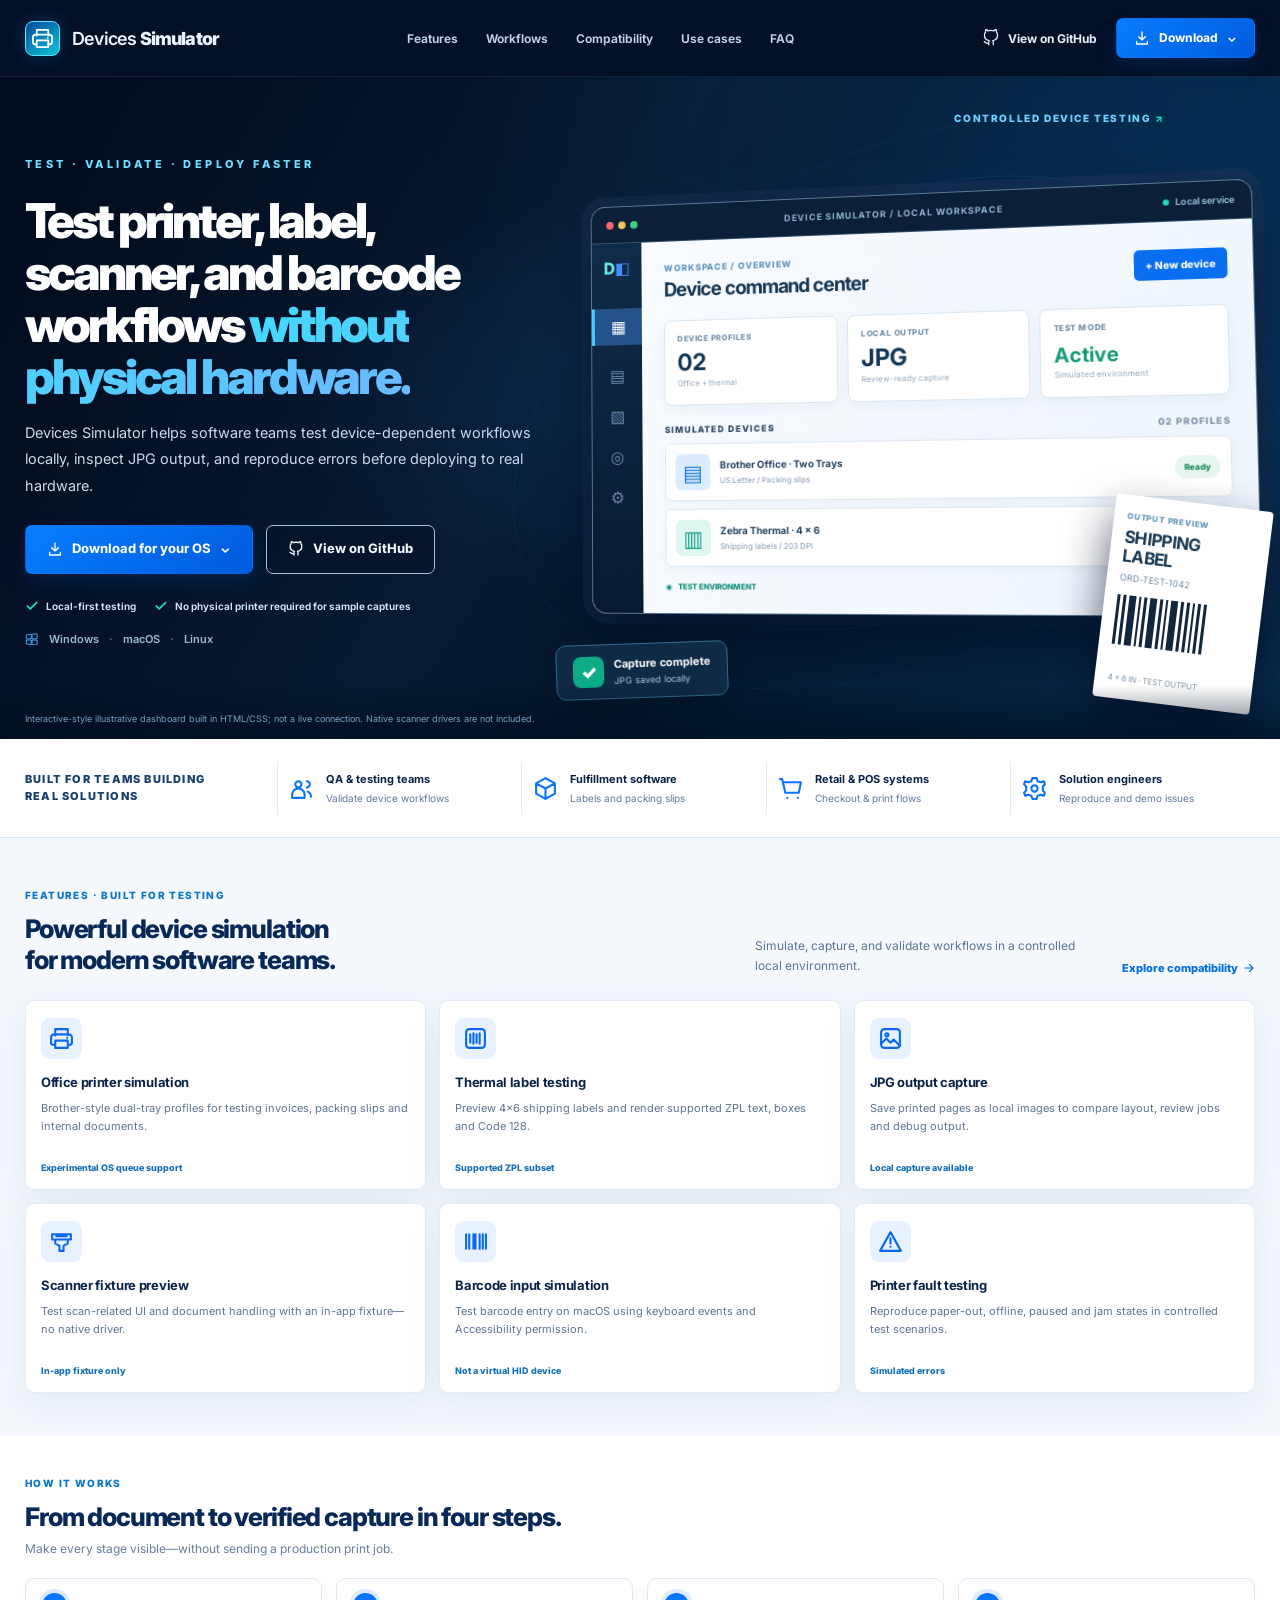
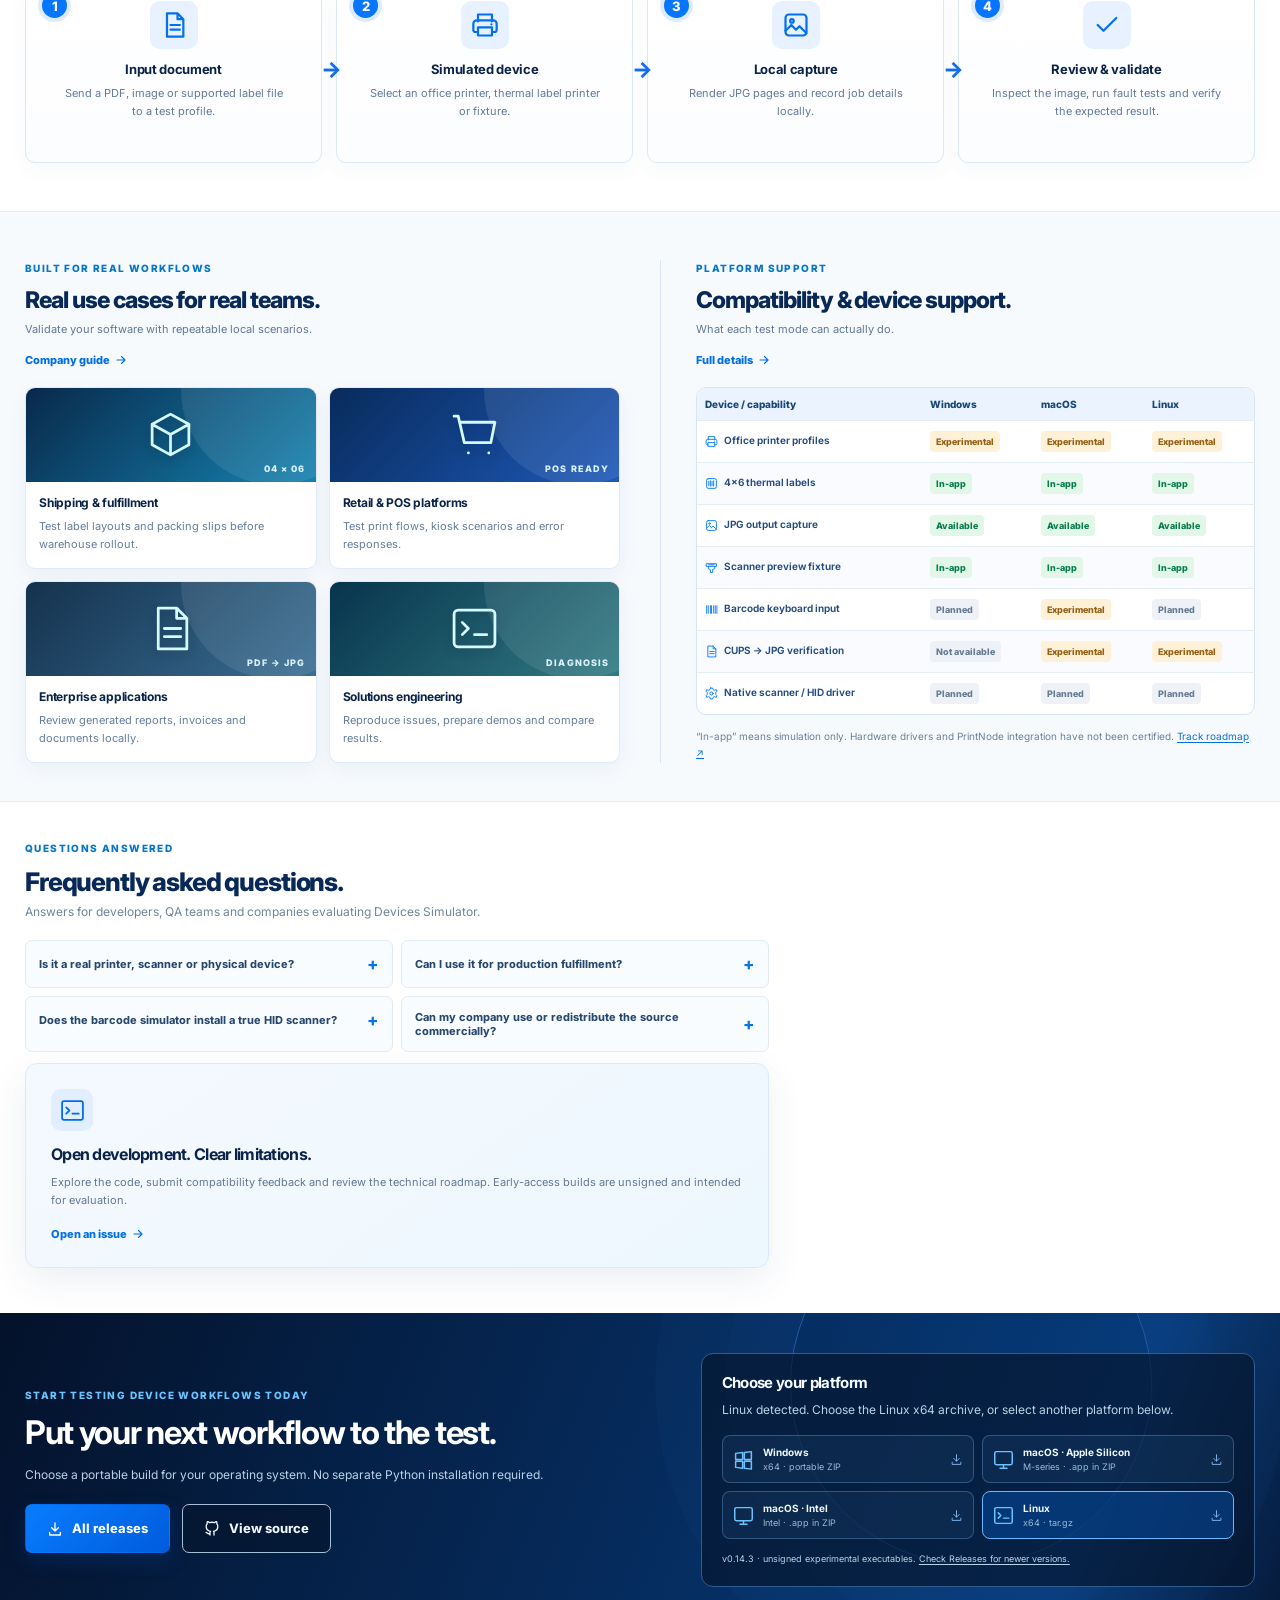
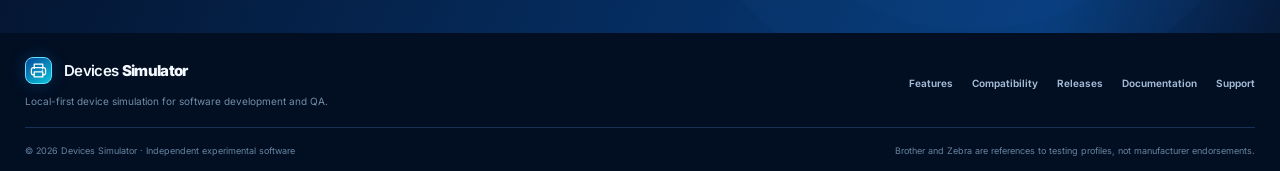
==== commit f1aeee81: "docs: preview-first capture retention policy and v0.14.3 release preparation" ====
--- a/docs/index.html
+++ b/docs/index.html
@@ -158,11 +158,11 @@
       <div class="container download-inner">
         <div><p class="section-eyebrow">START TESTING DEVICE WORKFLOWS TODAY</p><h2 id="download-title">Put your next workflow to the test.</h2><p>Choose a portable build for your operating system. No separate Python installation required.</p><div class="download-buttons"><a class="btn btn-primary btn-large" href="https://github.com/migtam628/devices-simulator/releases"><svg class="icon"><use href="#i-download"></use></svg> All releases</a><a class="btn btn-outline btn-large" href="https://github.com/migtam628/devices-simulator" target="_blank" rel="noopener noreferrer"><svg class="icon"><use href="#i-github"></use></svg> View source</a></div></div>
         <div class="download-selector"><h3>Choose your platform</h3><p id="os-recommendation" class="recommendation" aria-live="polite">Pick a system below to download the latest packaged development build.</p><div class="download-options">
-          <a data-os="windows" href="https://github.com/migtam628/devices-simulator/releases/download/v0.14.2/DevicesSimulator-Windows-x64.zip"><svg class="icon"><use href="#i-windows"></use></svg><span><b>Windows</b><small>x64 · portable ZIP</small></span><svg class="icon arrow"><use href="#i-download"></use></svg></a>
-          <a data-os="macos-arm64" href="https://github.com/migtam628/devices-simulator/releases/download/v0.14.2/DevicesSimulator-macOS-arm64.zip"><svg class="icon"><use href="#i-monitor"></use></svg><span><b>macOS · Apple Silicon</b><small>M-series · .app in ZIP</small></span><svg class="icon arrow"><use href="#i-download"></use></svg></a>
-          <a data-os="macos-x64" href="https://github.com/migtam628/devices-simulator/releases/download/v0.14.2/DevicesSimulator-macOS-x64.zip"><svg class="icon"><use href="#i-monitor"></use></svg><span><b>macOS · Intel</b><small>Intel · .app in ZIP</small></span><svg class="icon arrow"><use href="#i-download"></use></svg></a>
-          <a data-os="linux" href="https://github.com/migtam628/devices-simulator/releases/download/v0.14.2/DevicesSimulator-Linux-x64.tar.gz"><svg class="icon"><use href="#i-terminal"></use></svg><span><b>Linux</b><small>x64 · tar.gz</small></span><svg class="icon arrow"><use href="#i-download"></use></svg></a>
-        </div><p class="build-note">v0.14.2 · unsigned experimental executables. <a href="https://github.com/migtam628/devices-simulator/releases">Check Releases for newer versions.</a></p></div>
+          <a data-os="windows" href="https://github.com/migtam628/devices-simulator/releases/download/v0.14.3/DevicesSimulator-Windows-x64.zip"><svg class="icon"><use href="#i-windows"></use></svg><span><b>Windows</b><small>x64 · portable ZIP</small></span><svg class="icon arrow"><use href="#i-download"></use></svg></a>
+          <a data-os="macos-arm64" href="https://github.com/migtam628/devices-simulator/releases/download/v0.14.3/DevicesSimulator-macOS-arm64.zip"><svg class="icon"><use href="#i-monitor"></use></svg><span><b>macOS · Apple Silicon</b><small>M-series · .app in ZIP</small></span><svg class="icon arrow"><use href="#i-download"></use></svg></a>
+          <a data-os="macos-x64" href="https://github.com/migtam628/devices-simulator/releases/download/v0.14.3/DevicesSimulator-macOS-x64.zip"><svg class="icon"><use href="#i-monitor"></use></svg><span><b>macOS · Intel</b><small>Intel · .app in ZIP</small></span><svg class="icon arrow"><use href="#i-download"></use></svg></a>
+          <a data-os="linux" href="https://github.com/migtam628/devices-simulator/releases/download/v0.14.3/DevicesSimulator-Linux-x64.tar.gz"><svg class="icon"><use href="#i-terminal"></use></svg><span><b>Linux</b><small>x64 · tar.gz</small></span><svg class="icon arrow"><use href="#i-download"></use></svg></a>
+        </div><p class="build-note">v0.14.3 · unsigned experimental executables. <a href="https://github.com/migtam628/devices-simulator/releases">Check Releases for newer versions.</a></p></div>
       </div>
     </section>
   </main>
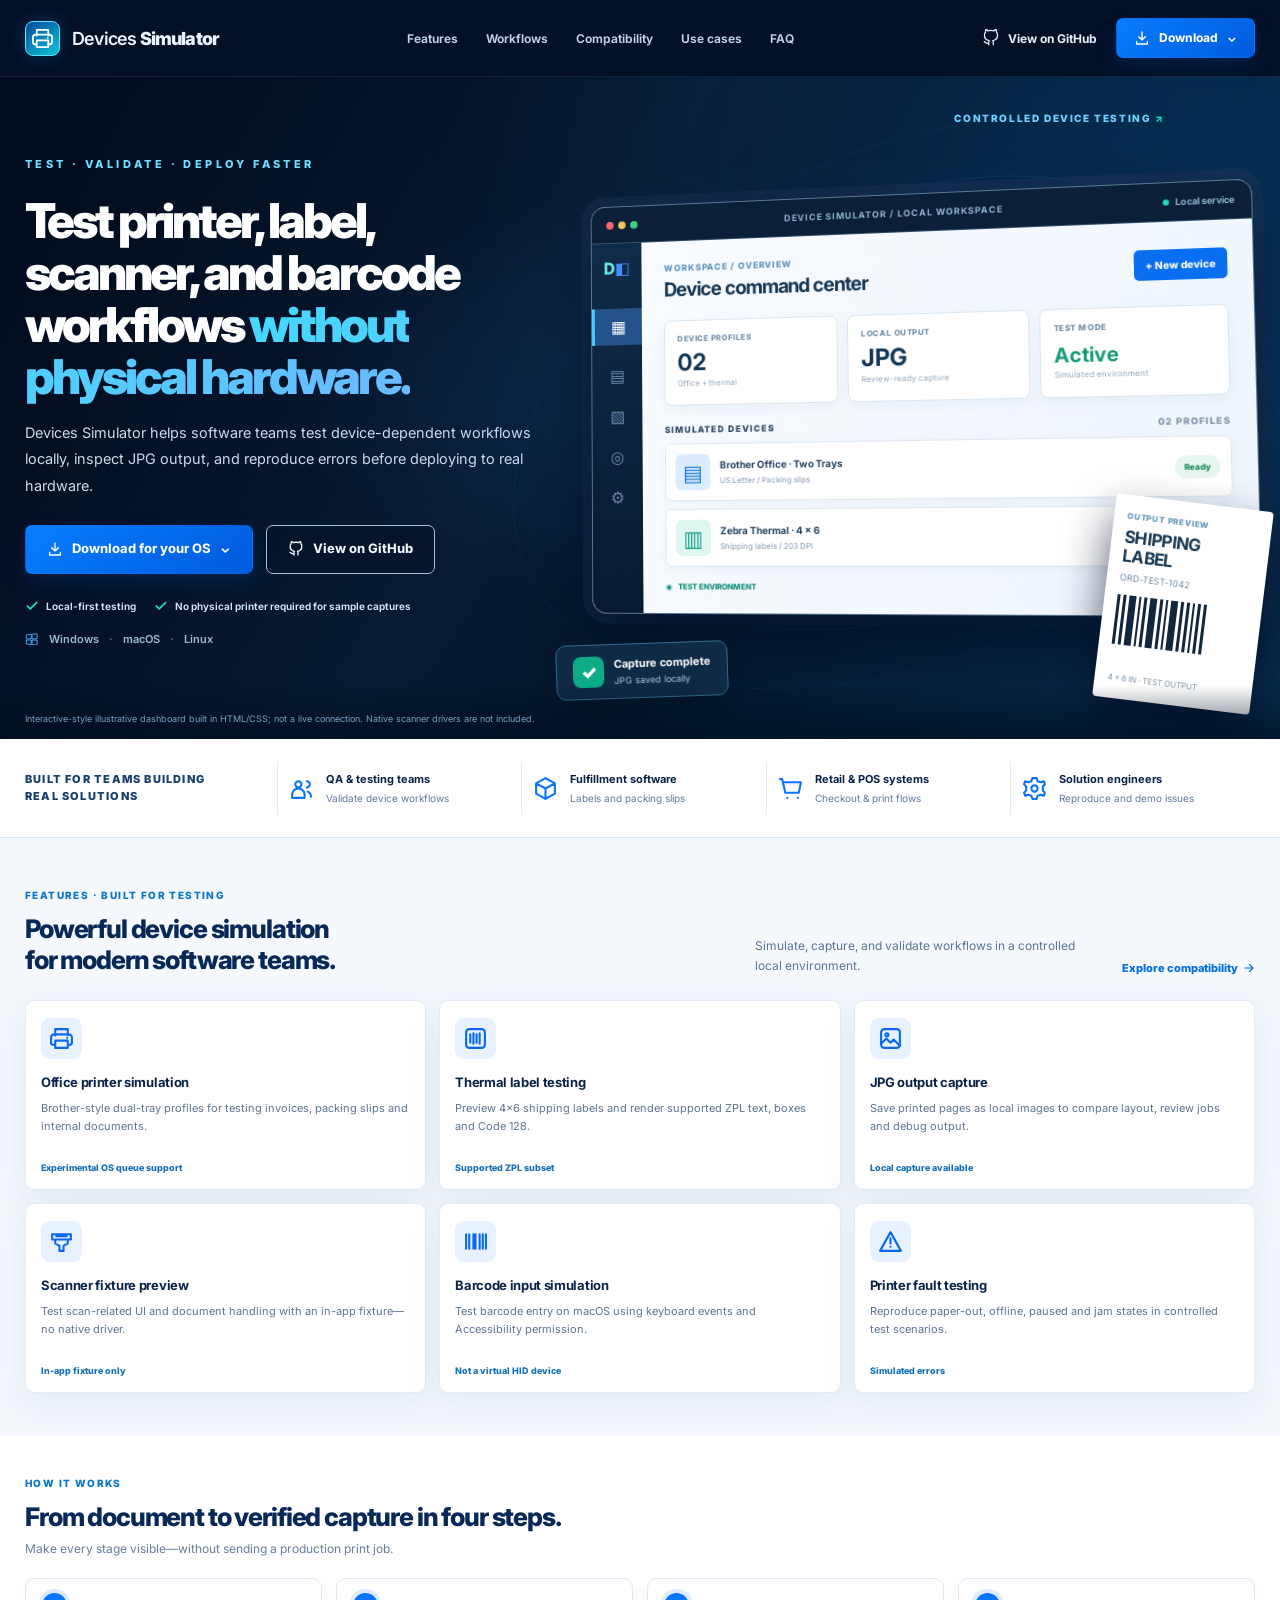
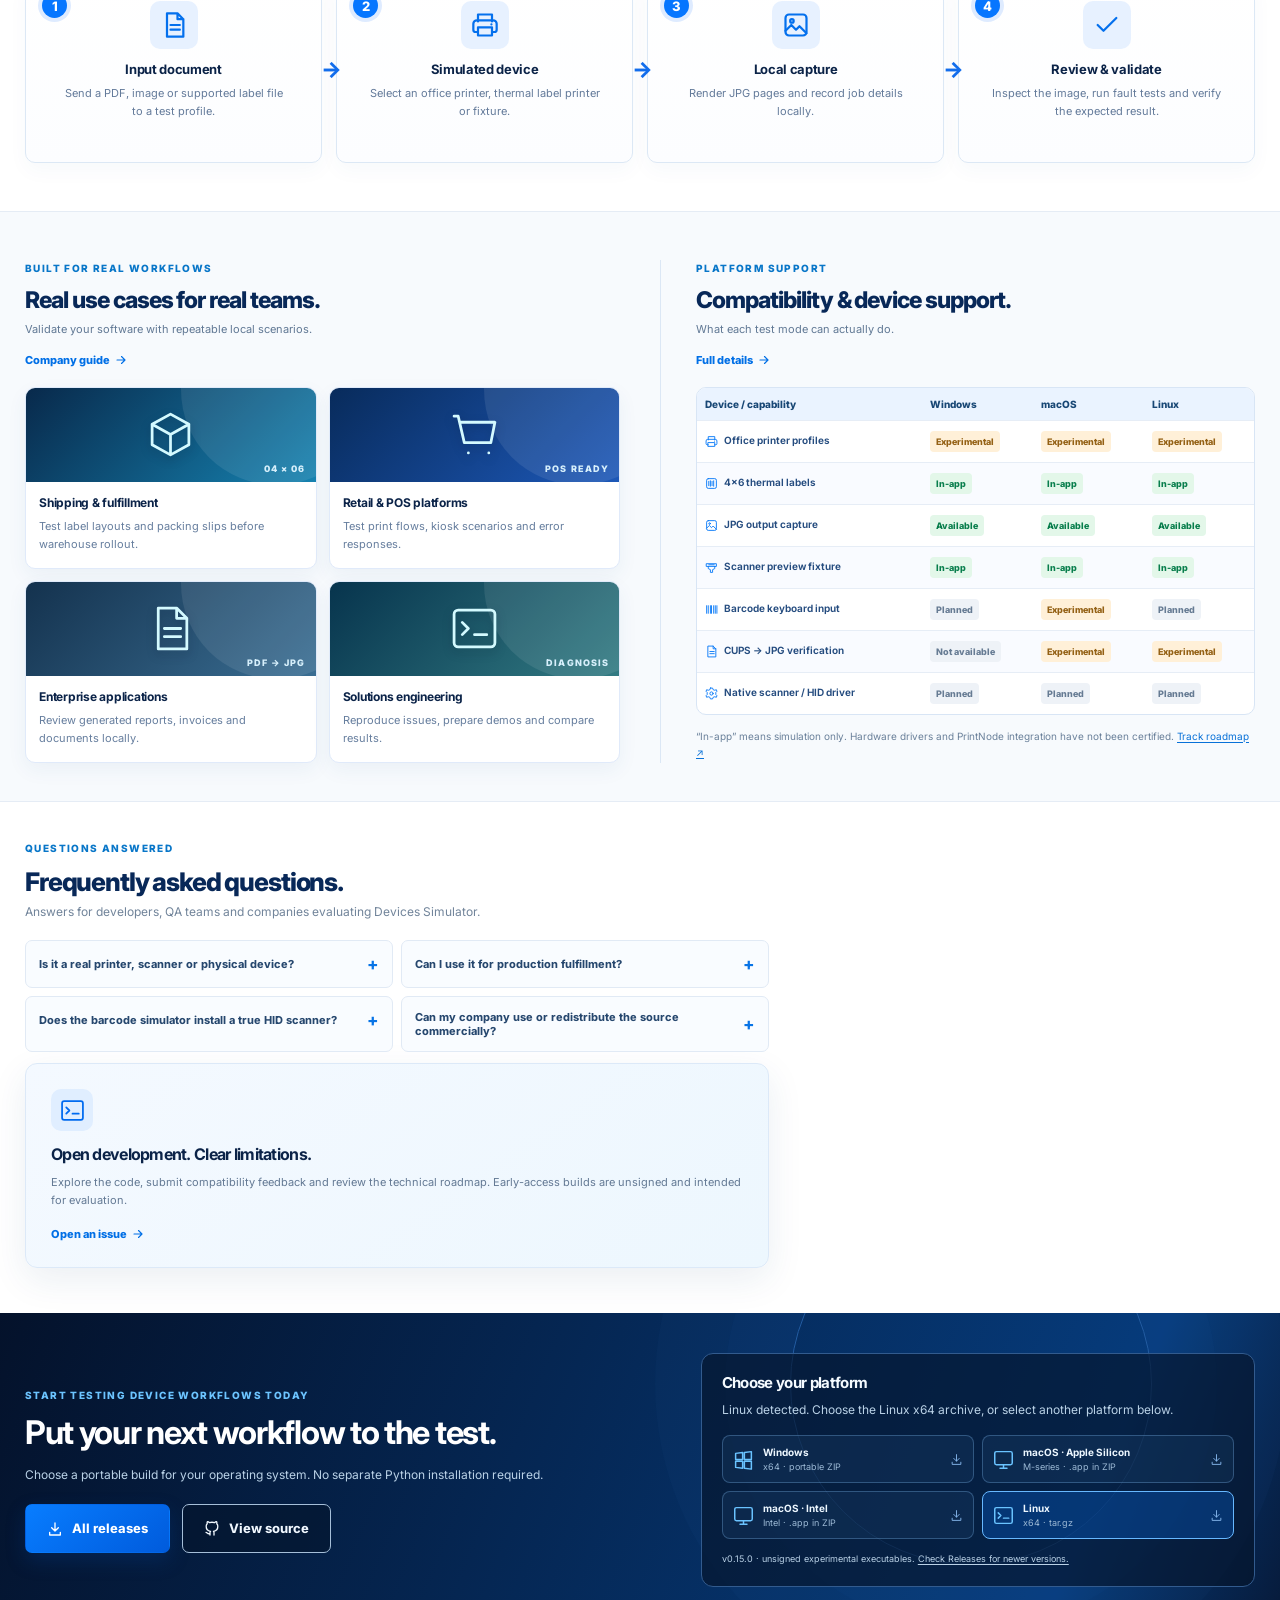
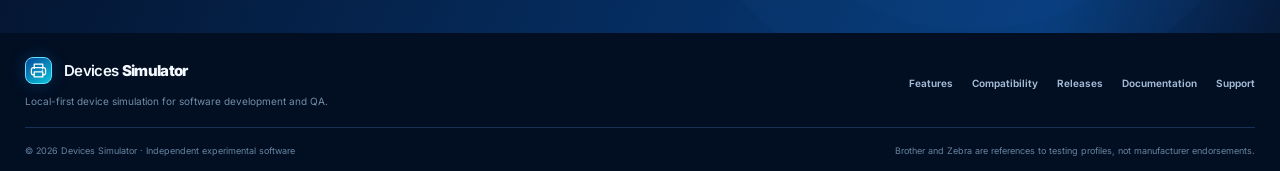
==== commit 95aacdd9: "docs: 0.15.0 functional ESC/POS receipt preview and limitations" ====
--- a/docs/index.html
+++ b/docs/index.html
@@ -158,11 +158,11 @@
       <div class="container download-inner">
         <div><p class="section-eyebrow">START TESTING DEVICE WORKFLOWS TODAY</p><h2 id="download-title">Put your next workflow to the test.</h2><p>Choose a portable build for your operating system. No separate Python installation required.</p><div class="download-buttons"><a class="btn btn-primary btn-large" href="https://github.com/migtam628/devices-simulator/releases"><svg class="icon"><use href="#i-download"></use></svg> All releases</a><a class="btn btn-outline btn-large" href="https://github.com/migtam628/devices-simulator" target="_blank" rel="noopener noreferrer"><svg class="icon"><use href="#i-github"></use></svg> View source</a></div></div>
         <div class="download-selector"><h3>Choose your platform</h3><p id="os-recommendation" class="recommendation" aria-live="polite">Pick a system below to download the latest packaged development build.</p><div class="download-options">
-          <a data-os="windows" href="https://github.com/migtam628/devices-simulator/releases/download/v0.14.3/DevicesSimulator-Windows-x64.zip"><svg class="icon"><use href="#i-windows"></use></svg><span><b>Windows</b><small>x64 · portable ZIP</small></span><svg class="icon arrow"><use href="#i-download"></use></svg></a>
-          <a data-os="macos-arm64" href="https://github.com/migtam628/devices-simulator/releases/download/v0.14.3/DevicesSimulator-macOS-arm64.zip"><svg class="icon"><use href="#i-monitor"></use></svg><span><b>macOS · Apple Silicon</b><small>M-series · .app in ZIP</small></span><svg class="icon arrow"><use href="#i-download"></use></svg></a>
-          <a data-os="macos-x64" href="https://github.com/migtam628/devices-simulator/releases/download/v0.14.3/DevicesSimulator-macOS-x64.zip"><svg class="icon"><use href="#i-monitor"></use></svg><span><b>macOS · Intel</b><small>Intel · .app in ZIP</small></span><svg class="icon arrow"><use href="#i-download"></use></svg></a>
-          <a data-os="linux" href="https://github.com/migtam628/devices-simulator/releases/download/v0.14.3/DevicesSimulator-Linux-x64.tar.gz"><svg class="icon"><use href="#i-terminal"></use></svg><span><b>Linux</b><small>x64 · tar.gz</small></span><svg class="icon arrow"><use href="#i-download"></use></svg></a>
-        </div><p class="build-note">v0.14.3 · unsigned experimental executables. <a href="https://github.com/migtam628/devices-simulator/releases">Check Releases for newer versions.</a></p></div>
+          <a data-os="windows" href="https://github.com/migtam628/devices-simulator/releases/download/v0.15.0/DevicesSimulator-Windows-x64.zip"><svg class="icon"><use href="#i-windows"></use></svg><span><b>Windows</b><small>x64 · portable ZIP</small></span><svg class="icon arrow"><use href="#i-download"></use></svg></a>
+          <a data-os="macos-arm64" href="https://github.com/migtam628/devices-simulator/releases/download/v0.15.0/DevicesSimulator-macOS-arm64.zip"><svg class="icon"><use href="#i-monitor"></use></svg><span><b>macOS · Apple Silicon</b><small>M-series · .app in ZIP</small></span><svg class="icon arrow"><use href="#i-download"></use></svg></a>
+          <a data-os="macos-x64" href="https://github.com/migtam628/devices-simulator/releases/download/v0.15.0/DevicesSimulator-macOS-x64.zip"><svg class="icon"><use href="#i-monitor"></use></svg><span><b>macOS · Intel</b><small>Intel · .app in ZIP</small></span><svg class="icon arrow"><use href="#i-download"></use></svg></a>
+          <a data-os="linux" href="https://github.com/migtam628/devices-simulator/releases/download/v0.15.0/DevicesSimulator-Linux-x64.tar.gz"><svg class="icon"><use href="#i-terminal"></use></svg><span><b>Linux</b><small>x64 · tar.gz</small></span><svg class="icon arrow"><use href="#i-download"></use></svg></a>
+        </div><p class="build-note">v0.15.0 · unsigned experimental executables. <a href="https://github.com/migtam628/devices-simulator/releases">Check Releases for newer versions.</a></p></div>
       </div>
     </section>
   </main>
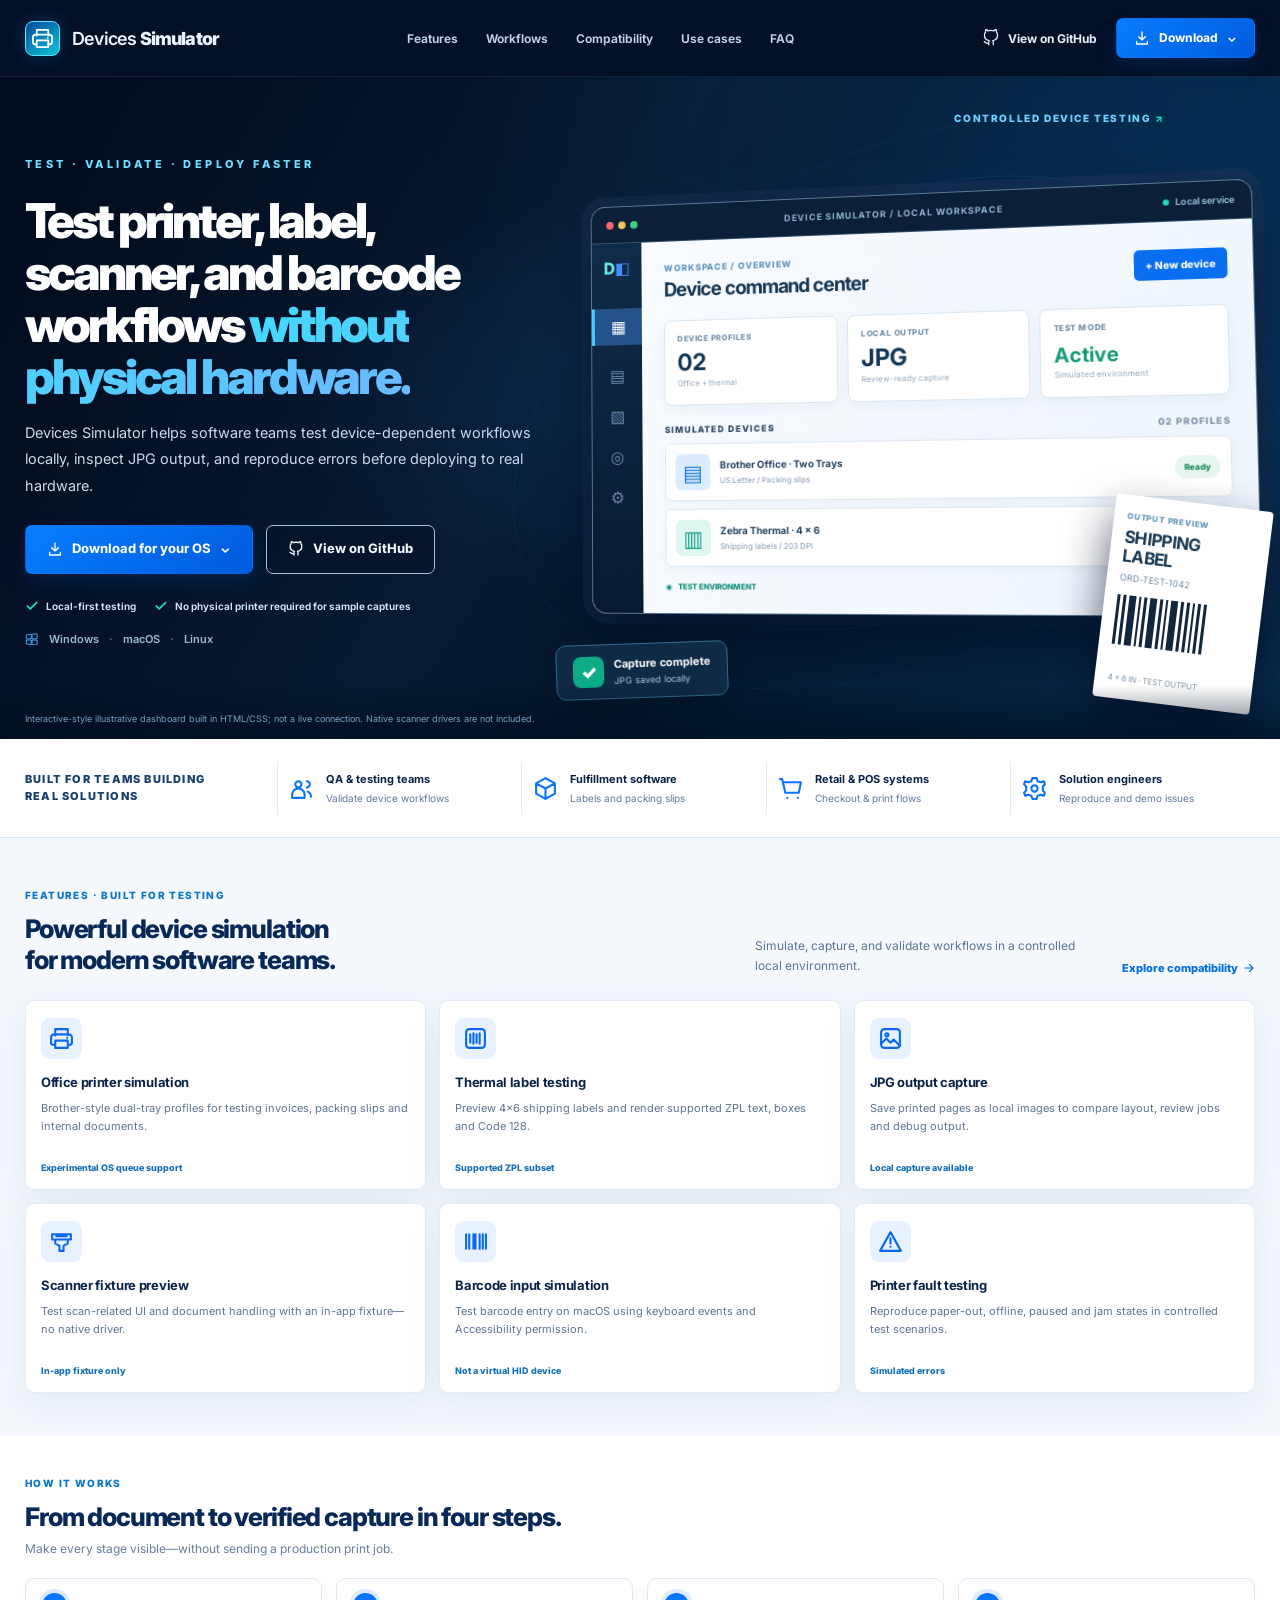
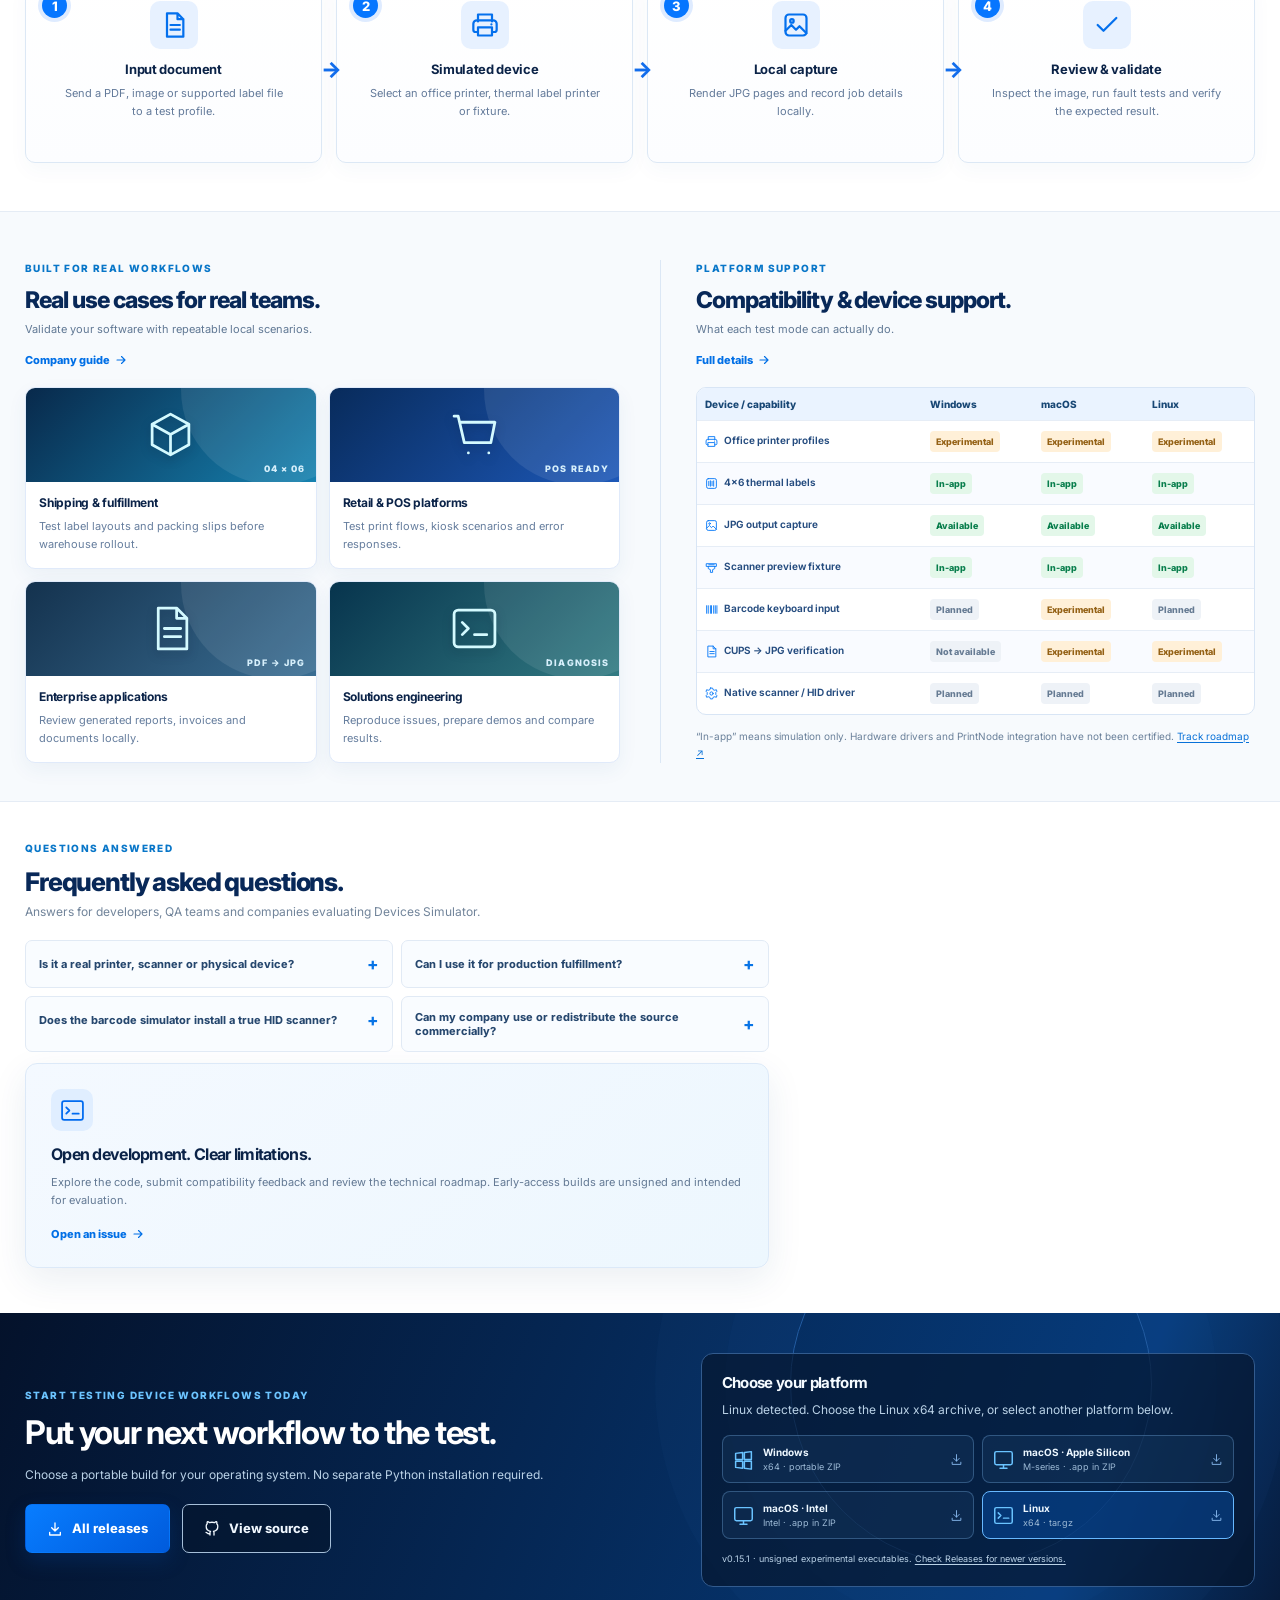
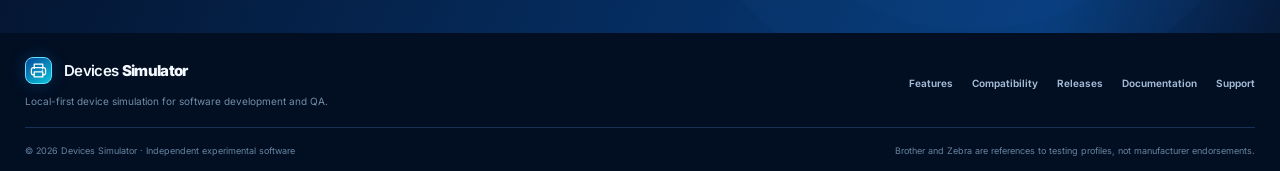
==== commit 82d39edf: "docs: raw Zebra ZPL IPP compatibility contract and v0.15.1 release" ====
--- a/docs/index.html
+++ b/docs/index.html
@@ -158,11 +158,11 @@
       <div class="container download-inner">
         <div><p class="section-eyebrow">START TESTING DEVICE WORKFLOWS TODAY</p><h2 id="download-title">Put your next workflow to the test.</h2><p>Choose a portable build for your operating system. No separate Python installation required.</p><div class="download-buttons"><a class="btn btn-primary btn-large" href="https://github.com/migtam628/devices-simulator/releases"><svg class="icon"><use href="#i-download"></use></svg> All releases</a><a class="btn btn-outline btn-large" href="https://github.com/migtam628/devices-simulator" target="_blank" rel="noopener noreferrer"><svg class="icon"><use href="#i-github"></use></svg> View source</a></div></div>
         <div class="download-selector"><h3>Choose your platform</h3><p id="os-recommendation" class="recommendation" aria-live="polite">Pick a system below to download the latest packaged development build.</p><div class="download-options">
-          <a data-os="windows" href="https://github.com/migtam628/devices-simulator/releases/download/v0.15.0/DevicesSimulator-Windows-x64.zip"><svg class="icon"><use href="#i-windows"></use></svg><span><b>Windows</b><small>x64 · portable ZIP</small></span><svg class="icon arrow"><use href="#i-download"></use></svg></a>
-          <a data-os="macos-arm64" href="https://github.com/migtam628/devices-simulator/releases/download/v0.15.0/DevicesSimulator-macOS-arm64.zip"><svg class="icon"><use href="#i-monitor"></use></svg><span><b>macOS · Apple Silicon</b><small>M-series · .app in ZIP</small></span><svg class="icon arrow"><use href="#i-download"></use></svg></a>
-          <a data-os="macos-x64" href="https://github.com/migtam628/devices-simulator/releases/download/v0.15.0/DevicesSimulator-macOS-x64.zip"><svg class="icon"><use href="#i-monitor"></use></svg><span><b>macOS · Intel</b><small>Intel · .app in ZIP</small></span><svg class="icon arrow"><use href="#i-download"></use></svg></a>
-          <a data-os="linux" href="https://github.com/migtam628/devices-simulator/releases/download/v0.15.0/DevicesSimulator-Linux-x64.tar.gz"><svg class="icon"><use href="#i-terminal"></use></svg><span><b>Linux</b><small>x64 · tar.gz</small></span><svg class="icon arrow"><use href="#i-download"></use></svg></a>
-        </div><p class="build-note">v0.15.0 · unsigned experimental executables. <a href="https://github.com/migtam628/devices-simulator/releases">Check Releases for newer versions.</a></p></div>
+          <a data-os="windows" href="https://github.com/migtam628/devices-simulator/releases/download/v0.15.1/DevicesSimulator-Windows-x64.zip"><svg class="icon"><use href="#i-windows"></use></svg><span><b>Windows</b><small>x64 · portable ZIP</small></span><svg class="icon arrow"><use href="#i-download"></use></svg></a>
+          <a data-os="macos-arm64" href="https://github.com/migtam628/devices-simulator/releases/download/v0.15.1/DevicesSimulator-macOS-arm64.zip"><svg class="icon"><use href="#i-monitor"></use></svg><span><b>macOS · Apple Silicon</b><small>M-series · .app in ZIP</small></span><svg class="icon arrow"><use href="#i-download"></use></svg></a>
+          <a data-os="macos-x64" href="https://github.com/migtam628/devices-simulator/releases/download/v0.15.1/DevicesSimulator-macOS-x64.zip"><svg class="icon"><use href="#i-monitor"></use></svg><span><b>macOS · Intel</b><small>Intel · .app in ZIP</small></span><svg class="icon arrow"><use href="#i-download"></use></svg></a>
+          <a data-os="linux" href="https://github.com/migtam628/devices-simulator/releases/download/v0.15.1/DevicesSimulator-Linux-x64.tar.gz"><svg class="icon"><use href="#i-terminal"></use></svg><span><b>Linux</b><small>x64 · tar.gz</small></span><svg class="icon arrow"><use href="#i-download"></use></svg></a>
+        </div><p class="build-note">v0.15.1 · unsigned experimental executables. <a href="https://github.com/migtam628/devices-simulator/releases">Check Releases for newer versions.</a></p></div>
       </div>
     </section>
   </main>
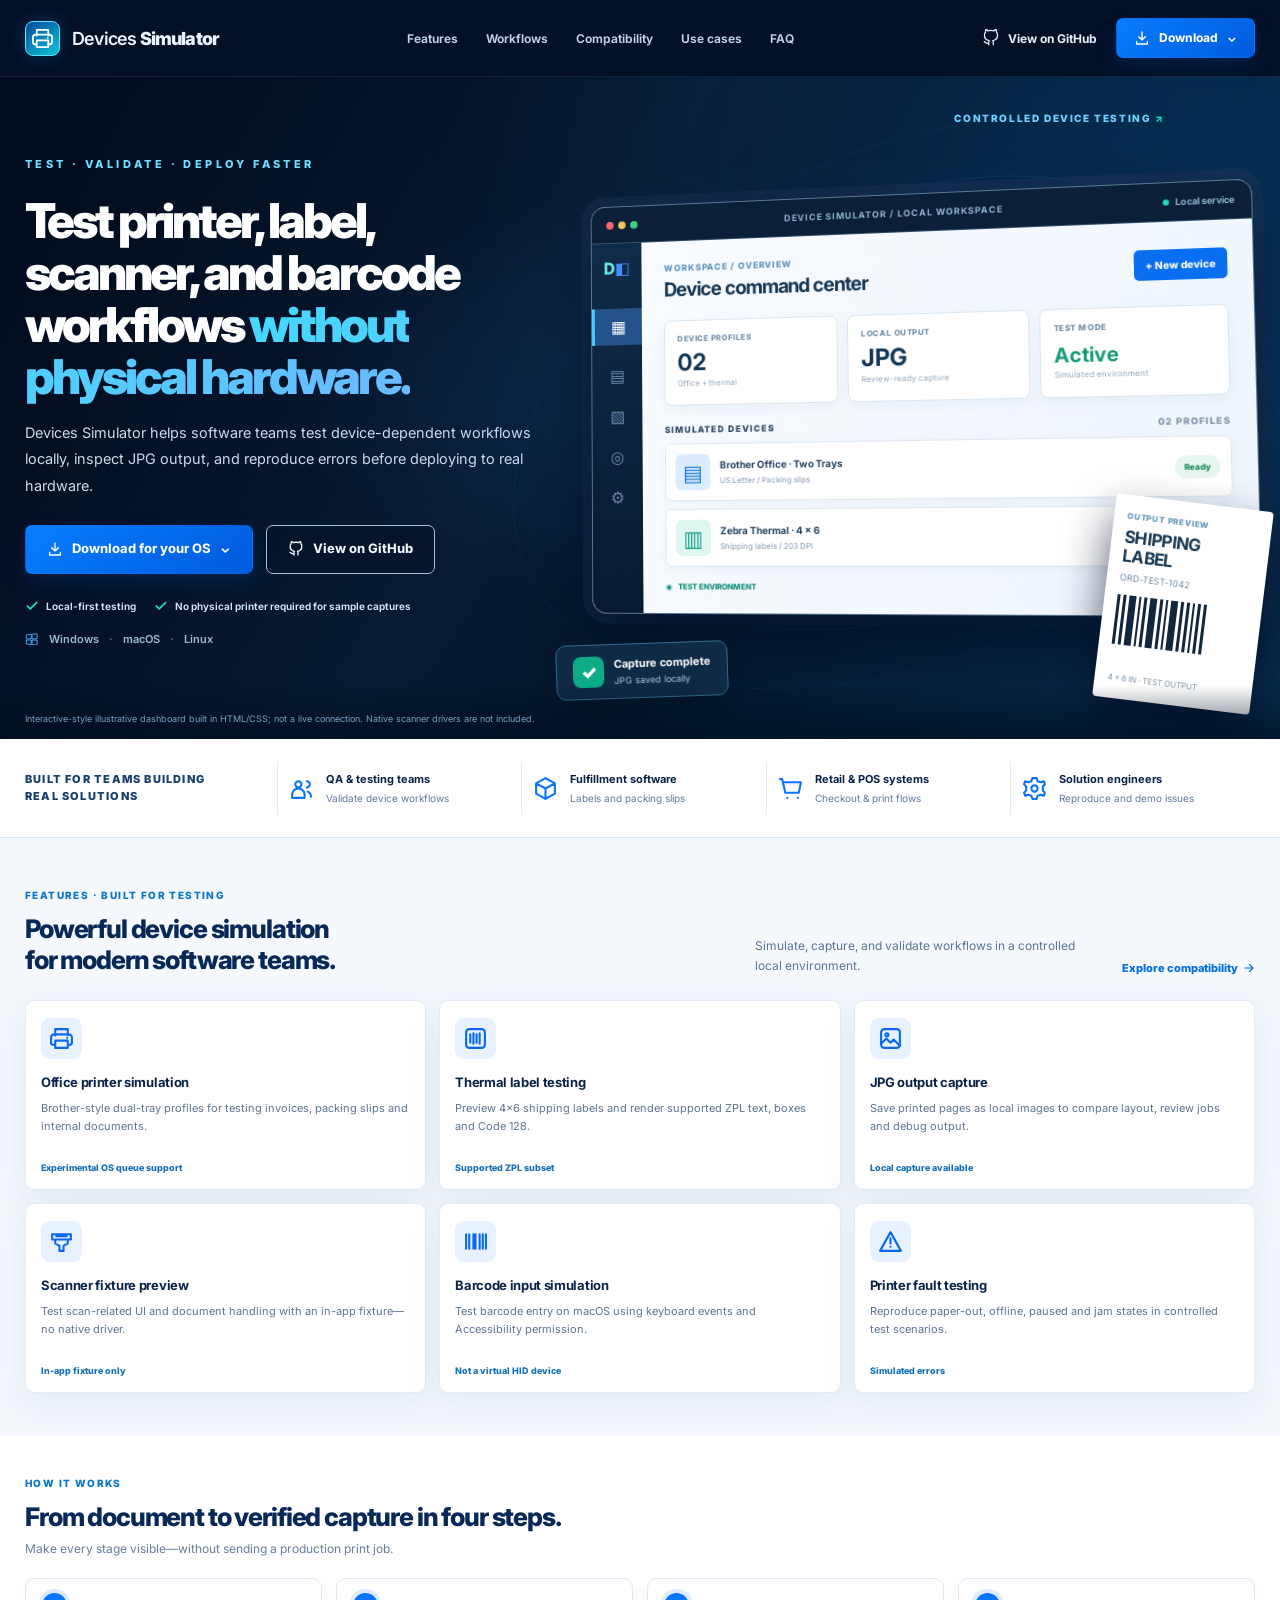
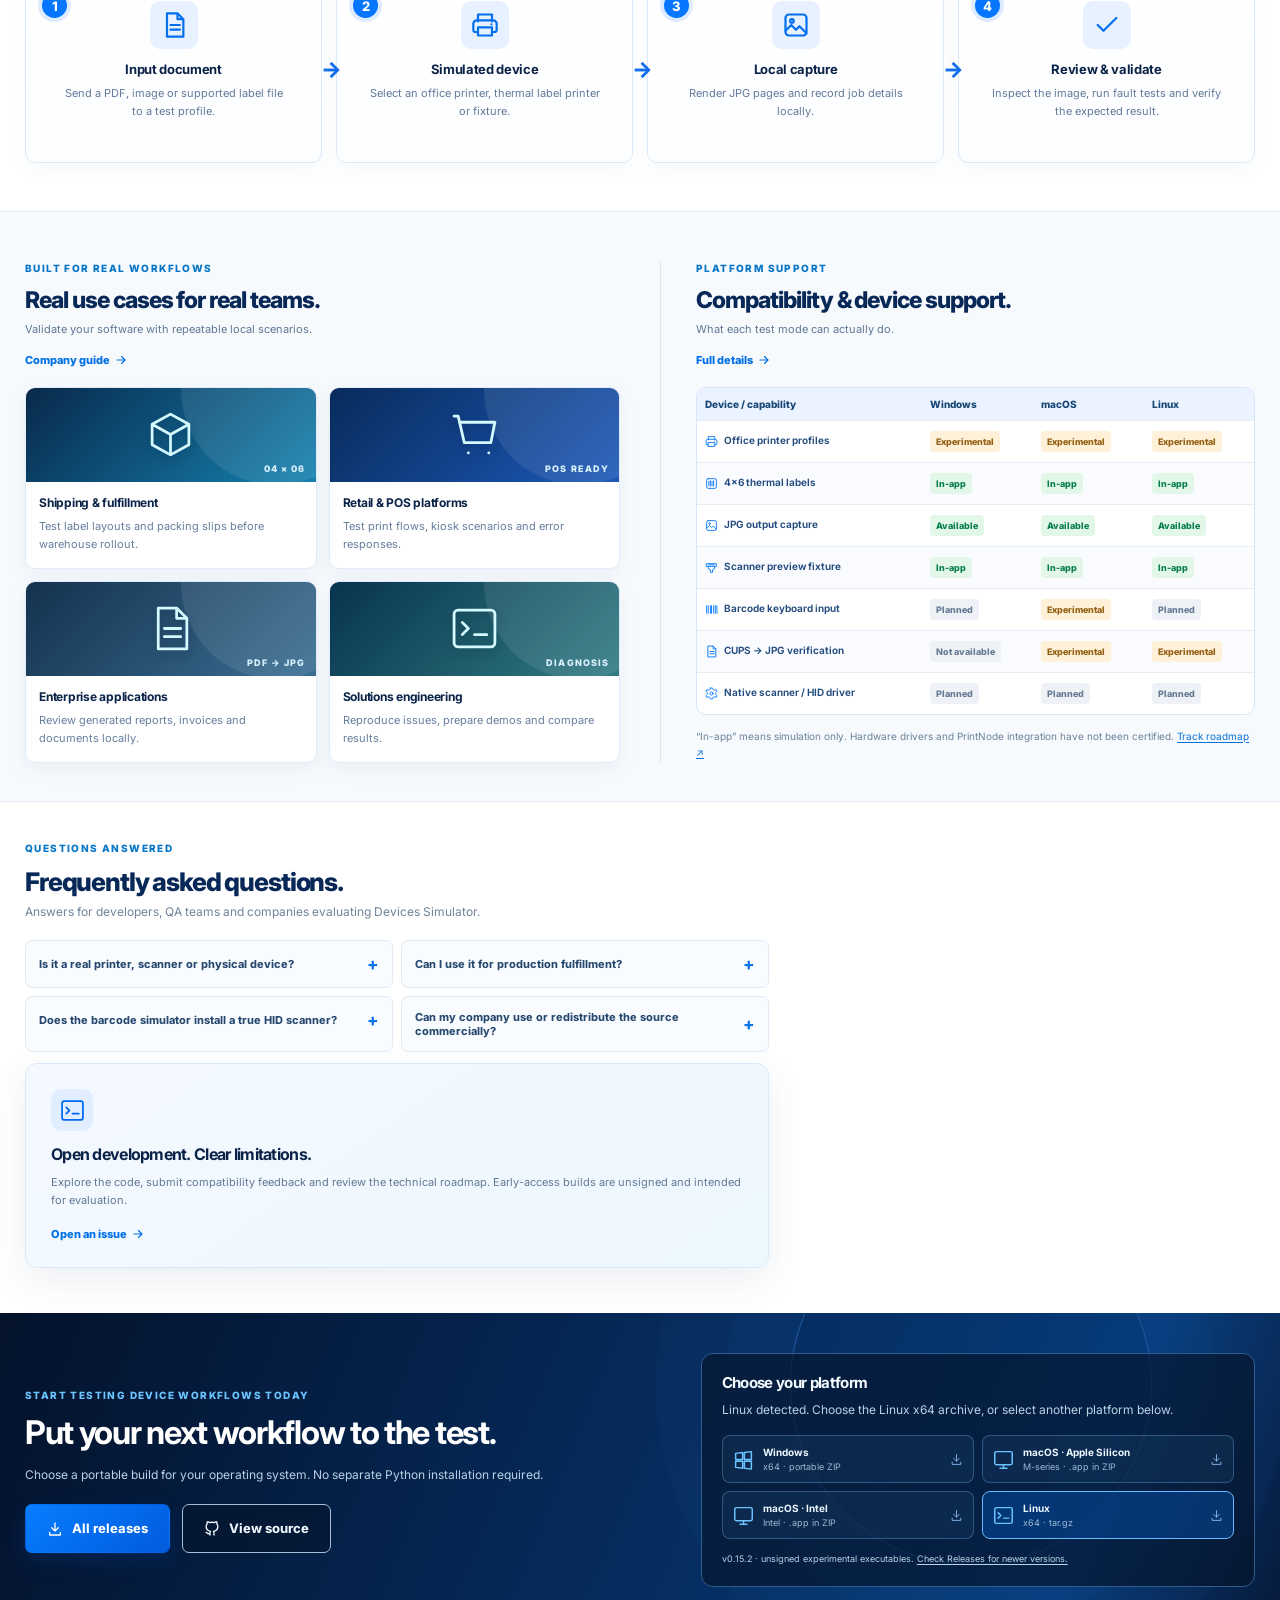
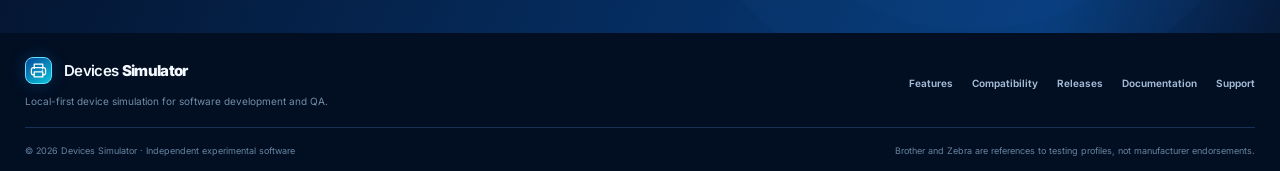
==== commit ce009d2b: "docs: opt-in RAW TCP ZPL setup, security limits and v0.15.2 release" ====
--- a/docs/index.html
+++ b/docs/index.html
@@ -158,11 +158,11 @@
       <div class="container download-inner">
         <div><p class="section-eyebrow">START TESTING DEVICE WORKFLOWS TODAY</p><h2 id="download-title">Put your next workflow to the test.</h2><p>Choose a portable build for your operating system. No separate Python installation required.</p><div class="download-buttons"><a class="btn btn-primary btn-large" href="https://github.com/migtam628/devices-simulator/releases"><svg class="icon"><use href="#i-download"></use></svg> All releases</a><a class="btn btn-outline btn-large" href="https://github.com/migtam628/devices-simulator" target="_blank" rel="noopener noreferrer"><svg class="icon"><use href="#i-github"></use></svg> View source</a></div></div>
         <div class="download-selector"><h3>Choose your platform</h3><p id="os-recommendation" class="recommendation" aria-live="polite">Pick a system below to download the latest packaged development build.</p><div class="download-options">
-          <a data-os="windows" href="https://github.com/migtam628/devices-simulator/releases/download/v0.15.1/DevicesSimulator-Windows-x64.zip"><svg class="icon"><use href="#i-windows"></use></svg><span><b>Windows</b><small>x64 · portable ZIP</small></span><svg class="icon arrow"><use href="#i-download"></use></svg></a>
-          <a data-os="macos-arm64" href="https://github.com/migtam628/devices-simulator/releases/download/v0.15.1/DevicesSimulator-macOS-arm64.zip"><svg class="icon"><use href="#i-monitor"></use></svg><span><b>macOS · Apple Silicon</b><small>M-series · .app in ZIP</small></span><svg class="icon arrow"><use href="#i-download"></use></svg></a>
-          <a data-os="macos-x64" href="https://github.com/migtam628/devices-simulator/releases/download/v0.15.1/DevicesSimulator-macOS-x64.zip"><svg class="icon"><use href="#i-monitor"></use></svg><span><b>macOS · Intel</b><small>Intel · .app in ZIP</small></span><svg class="icon arrow"><use href="#i-download"></use></svg></a>
-          <a data-os="linux" href="https://github.com/migtam628/devices-simulator/releases/download/v0.15.1/DevicesSimulator-Linux-x64.tar.gz"><svg class="icon"><use href="#i-terminal"></use></svg><span><b>Linux</b><small>x64 · tar.gz</small></span><svg class="icon arrow"><use href="#i-download"></use></svg></a>
-        </div><p class="build-note">v0.15.1 · unsigned experimental executables. <a href="https://github.com/migtam628/devices-simulator/releases">Check Releases for newer versions.</a></p></div>
+          <a data-os="windows" href="https://github.com/migtam628/devices-simulator/releases/download/v0.15.2/DevicesSimulator-Windows-x64.zip"><svg class="icon"><use href="#i-windows"></use></svg><span><b>Windows</b><small>x64 · portable ZIP</small></span><svg class="icon arrow"><use href="#i-download"></use></svg></a>
+          <a data-os="macos-arm64" href="https://github.com/migtam628/devices-simulator/releases/download/v0.15.2/DevicesSimulator-macOS-arm64.zip"><svg class="icon"><use href="#i-monitor"></use></svg><span><b>macOS · Apple Silicon</b><small>M-series · .app in ZIP</small></span><svg class="icon arrow"><use href="#i-download"></use></svg></a>
+          <a data-os="macos-x64" href="https://github.com/migtam628/devices-simulator/releases/download/v0.15.2/DevicesSimulator-macOS-x64.zip"><svg class="icon"><use href="#i-monitor"></use></svg><span><b>macOS · Intel</b><small>Intel · .app in ZIP</small></span><svg class="icon arrow"><use href="#i-download"></use></svg></a>
+          <a data-os="linux" href="https://github.com/migtam628/devices-simulator/releases/download/v0.15.2/DevicesSimulator-Linux-x64.tar.gz"><svg class="icon"><use href="#i-terminal"></use></svg><span><b>Linux</b><small>x64 · tar.gz</small></span><svg class="icon arrow"><use href="#i-download"></use></svg></a>
+        </div><p class="build-note">v0.15.2 · unsigned experimental executables. <a href="https://github.com/migtam628/devices-simulator/releases">Check Releases for newer versions.</a></p></div>
       </div>
     </section>
   </main>
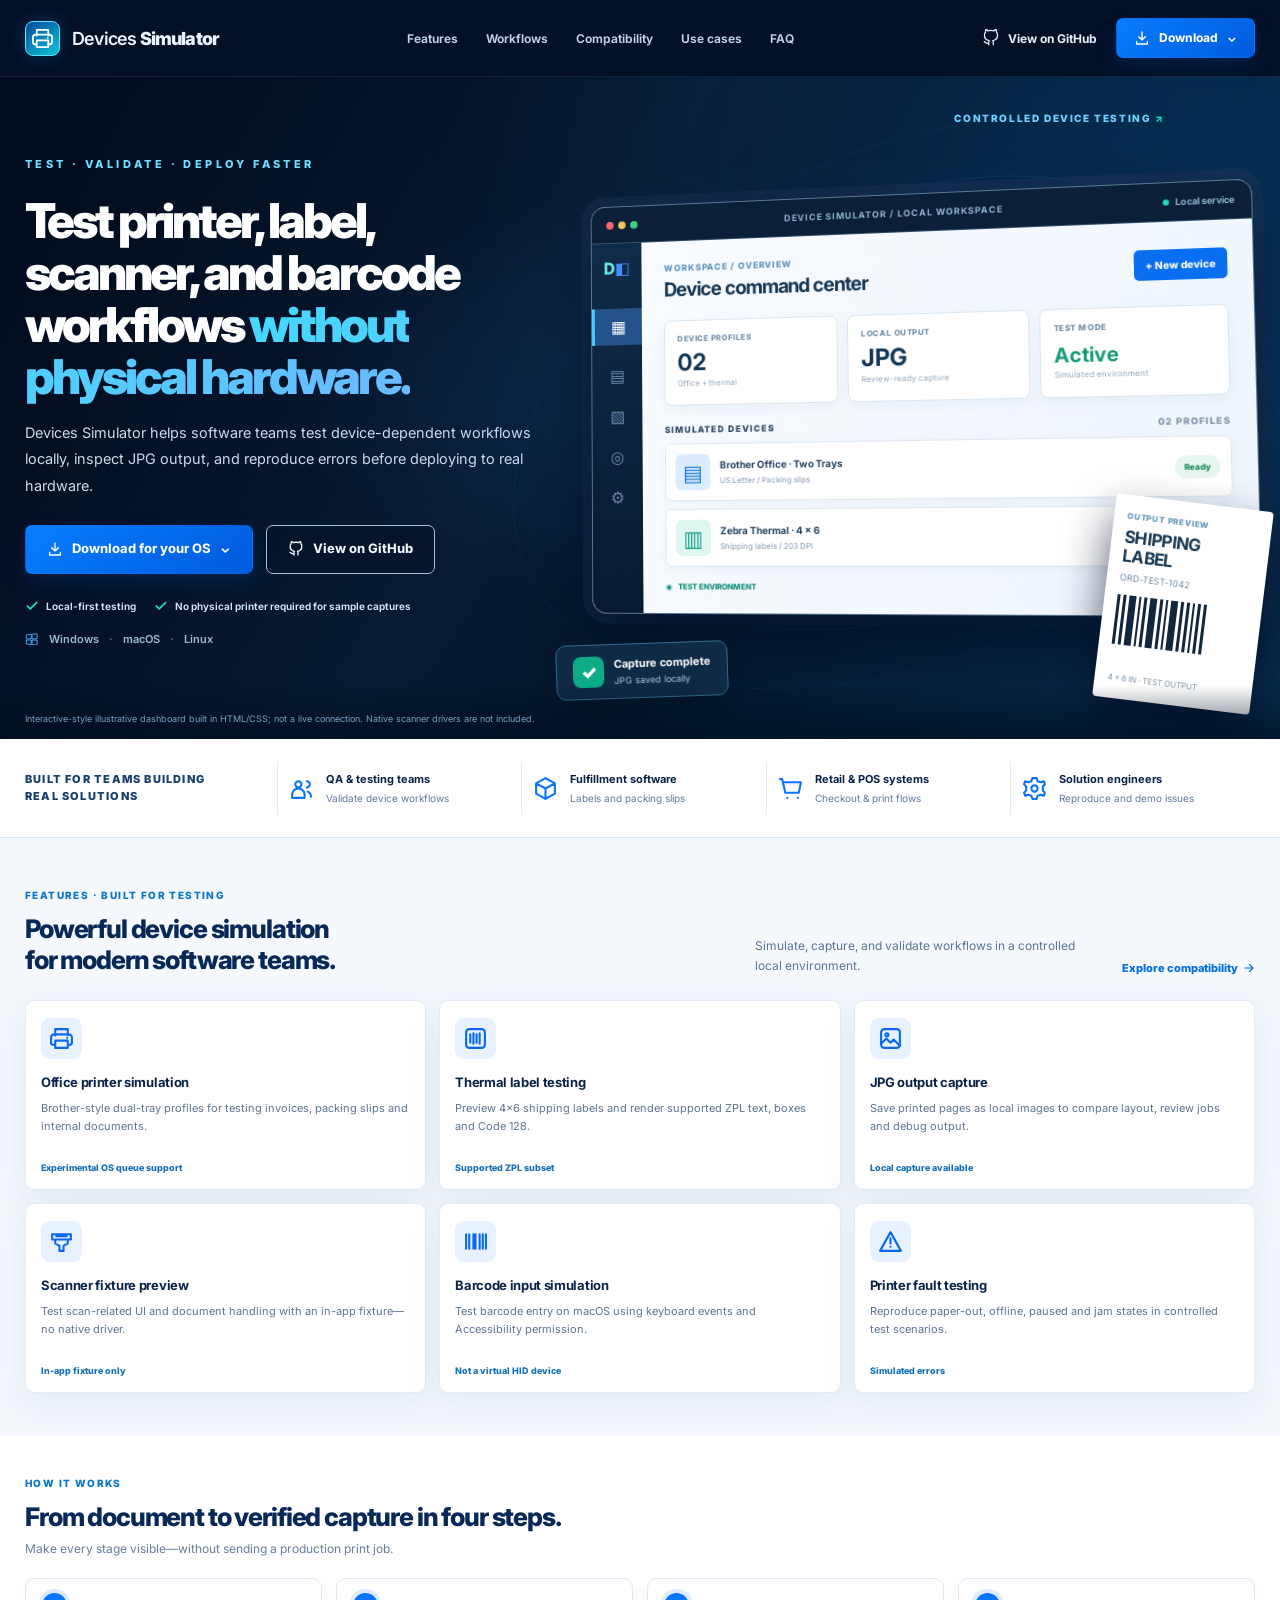
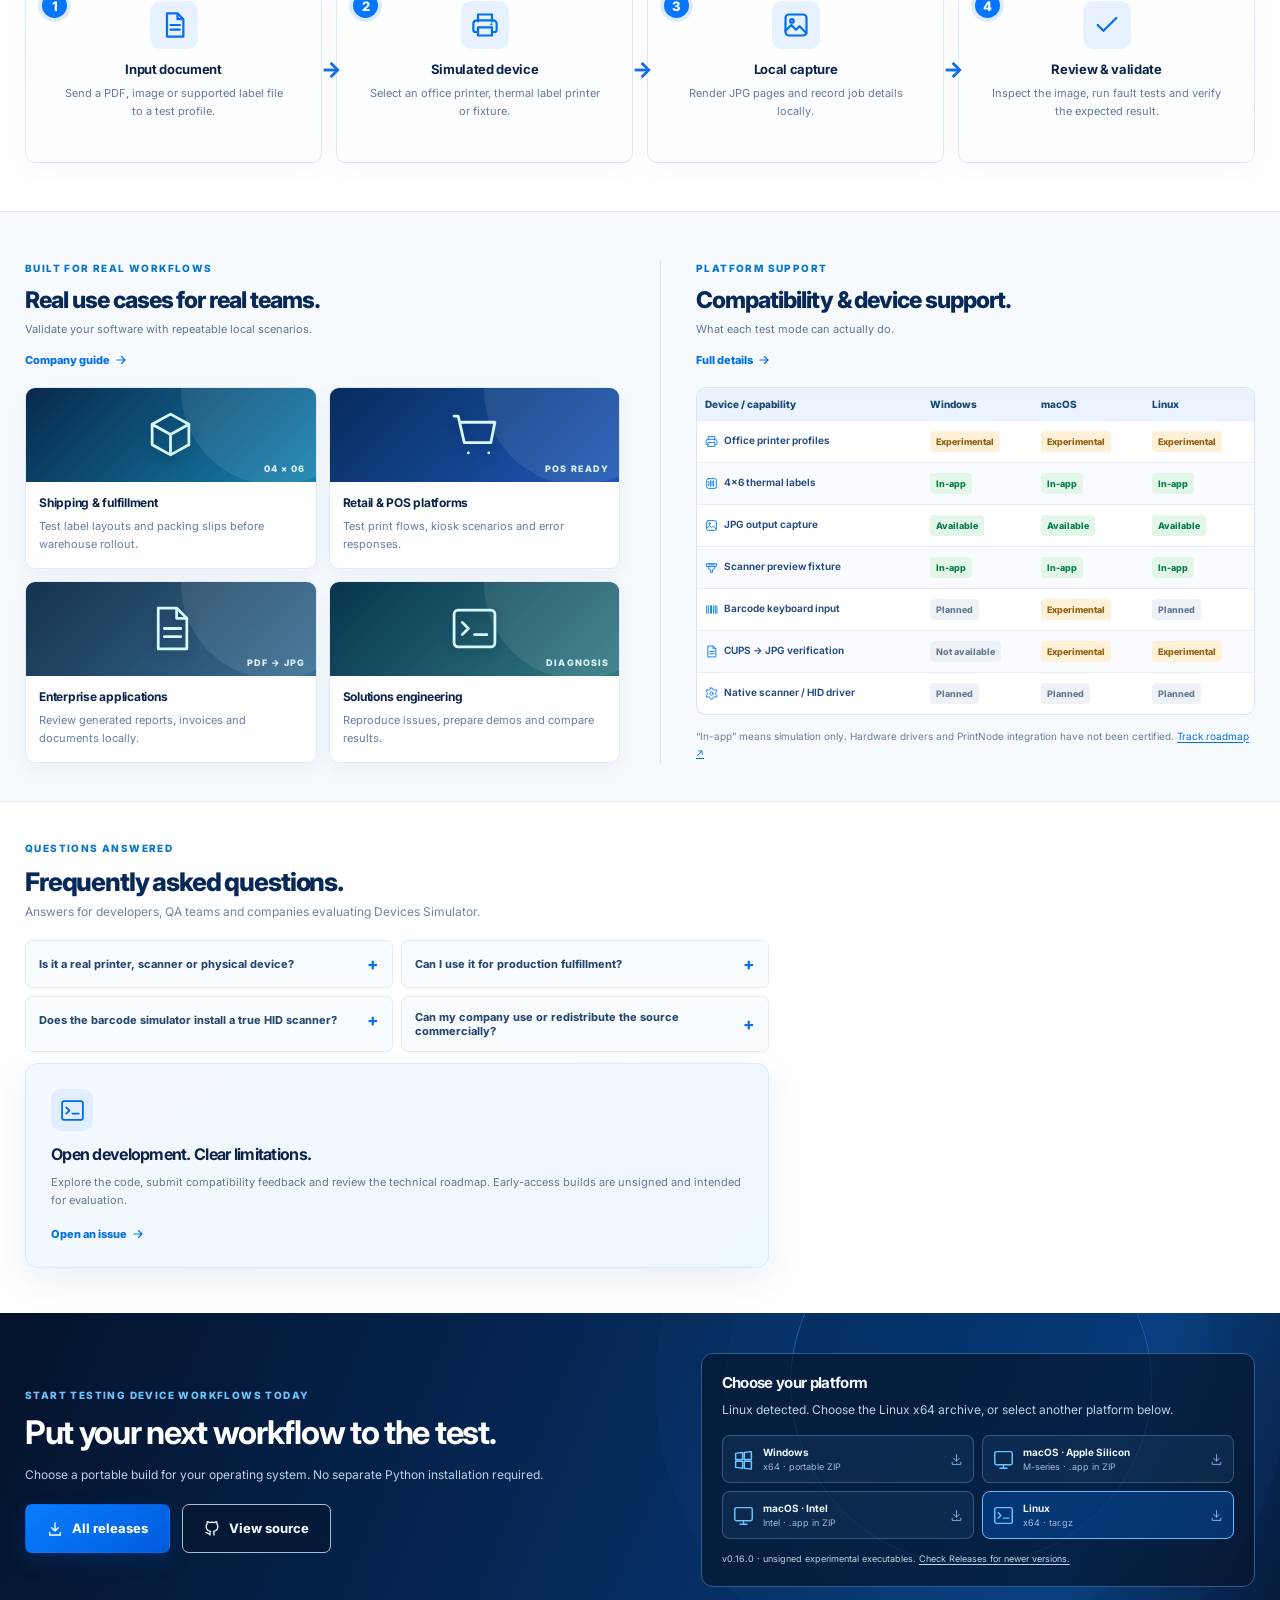
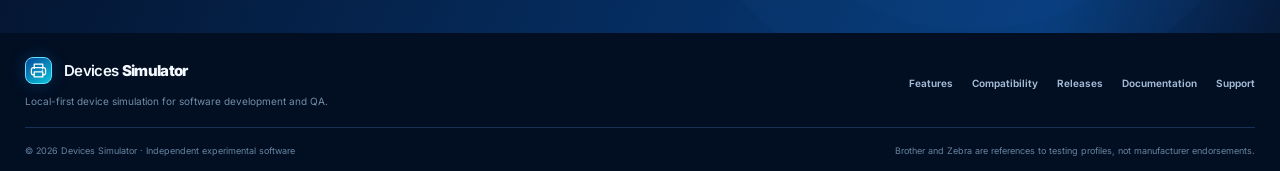
==== commit 761f67cc: "docs: supported PWG raster contract and v0.16.0 release documentation" ====
--- a/docs/index.html
+++ b/docs/index.html
@@ -158,11 +158,11 @@
       <div class="container download-inner">
         <div><p class="section-eyebrow">START TESTING DEVICE WORKFLOWS TODAY</p><h2 id="download-title">Put your next workflow to the test.</h2><p>Choose a portable build for your operating system. No separate Python installation required.</p><div class="download-buttons"><a class="btn btn-primary btn-large" href="https://github.com/migtam628/devices-simulator/releases"><svg class="icon"><use href="#i-download"></use></svg> All releases</a><a class="btn btn-outline btn-large" href="https://github.com/migtam628/devices-simulator" target="_blank" rel="noopener noreferrer"><svg class="icon"><use href="#i-github"></use></svg> View source</a></div></div>
         <div class="download-selector"><h3>Choose your platform</h3><p id="os-recommendation" class="recommendation" aria-live="polite">Pick a system below to download the latest packaged development build.</p><div class="download-options">
-          <a data-os="windows" href="https://github.com/migtam628/devices-simulator/releases/download/v0.15.2/DevicesSimulator-Windows-x64.zip"><svg class="icon"><use href="#i-windows"></use></svg><span><b>Windows</b><small>x64 · portable ZIP</small></span><svg class="icon arrow"><use href="#i-download"></use></svg></a>
-          <a data-os="macos-arm64" href="https://github.com/migtam628/devices-simulator/releases/download/v0.15.2/DevicesSimulator-macOS-arm64.zip"><svg class="icon"><use href="#i-monitor"></use></svg><span><b>macOS · Apple Silicon</b><small>M-series · .app in ZIP</small></span><svg class="icon arrow"><use href="#i-download"></use></svg></a>
-          <a data-os="macos-x64" href="https://github.com/migtam628/devices-simulator/releases/download/v0.15.2/DevicesSimulator-macOS-x64.zip"><svg class="icon"><use href="#i-monitor"></use></svg><span><b>macOS · Intel</b><small>Intel · .app in ZIP</small></span><svg class="icon arrow"><use href="#i-download"></use></svg></a>
-          <a data-os="linux" href="https://github.com/migtam628/devices-simulator/releases/download/v0.15.2/DevicesSimulator-Linux-x64.tar.gz"><svg class="icon"><use href="#i-terminal"></use></svg><span><b>Linux</b><small>x64 · tar.gz</small></span><svg class="icon arrow"><use href="#i-download"></use></svg></a>
-        </div><p class="build-note">v0.15.2 · unsigned experimental executables. <a href="https://github.com/migtam628/devices-simulator/releases">Check Releases for newer versions.</a></p></div>
+          <a data-os="windows" href="https://github.com/migtam628/devices-simulator/releases/download/v0.16.0/DevicesSimulator-Windows-x64.zip"><svg class="icon"><use href="#i-windows"></use></svg><span><b>Windows</b><small>x64 · portable ZIP</small></span><svg class="icon arrow"><use href="#i-download"></use></svg></a>
+          <a data-os="macos-arm64" href="https://github.com/migtam628/devices-simulator/releases/download/v0.16.0/DevicesSimulator-macOS-arm64.zip"><svg class="icon"><use href="#i-monitor"></use></svg><span><b>macOS · Apple Silicon</b><small>M-series · .app in ZIP</small></span><svg class="icon arrow"><use href="#i-download"></use></svg></a>
+          <a data-os="macos-x64" href="https://github.com/migtam628/devices-simulator/releases/download/v0.16.0/DevicesSimulator-macOS-x64.zip"><svg class="icon"><use href="#i-monitor"></use></svg><span><b>macOS · Intel</b><small>Intel · .app in ZIP</small></span><svg class="icon arrow"><use href="#i-download"></use></svg></a>
+          <a data-os="linux" href="https://github.com/migtam628/devices-simulator/releases/download/v0.16.0/DevicesSimulator-Linux-x64.tar.gz"><svg class="icon"><use href="#i-terminal"></use></svg><span><b>Linux</b><small>x64 · tar.gz</small></span><svg class="icon arrow"><use href="#i-download"></use></svg></a>
+        </div><p class="build-note">v0.16.0 · unsigned experimental executables. <a href="https://github.com/migtam628/devices-simulator/releases">Check Releases for newer versions.</a></p></div>
       </div>
     </section>
   </main>
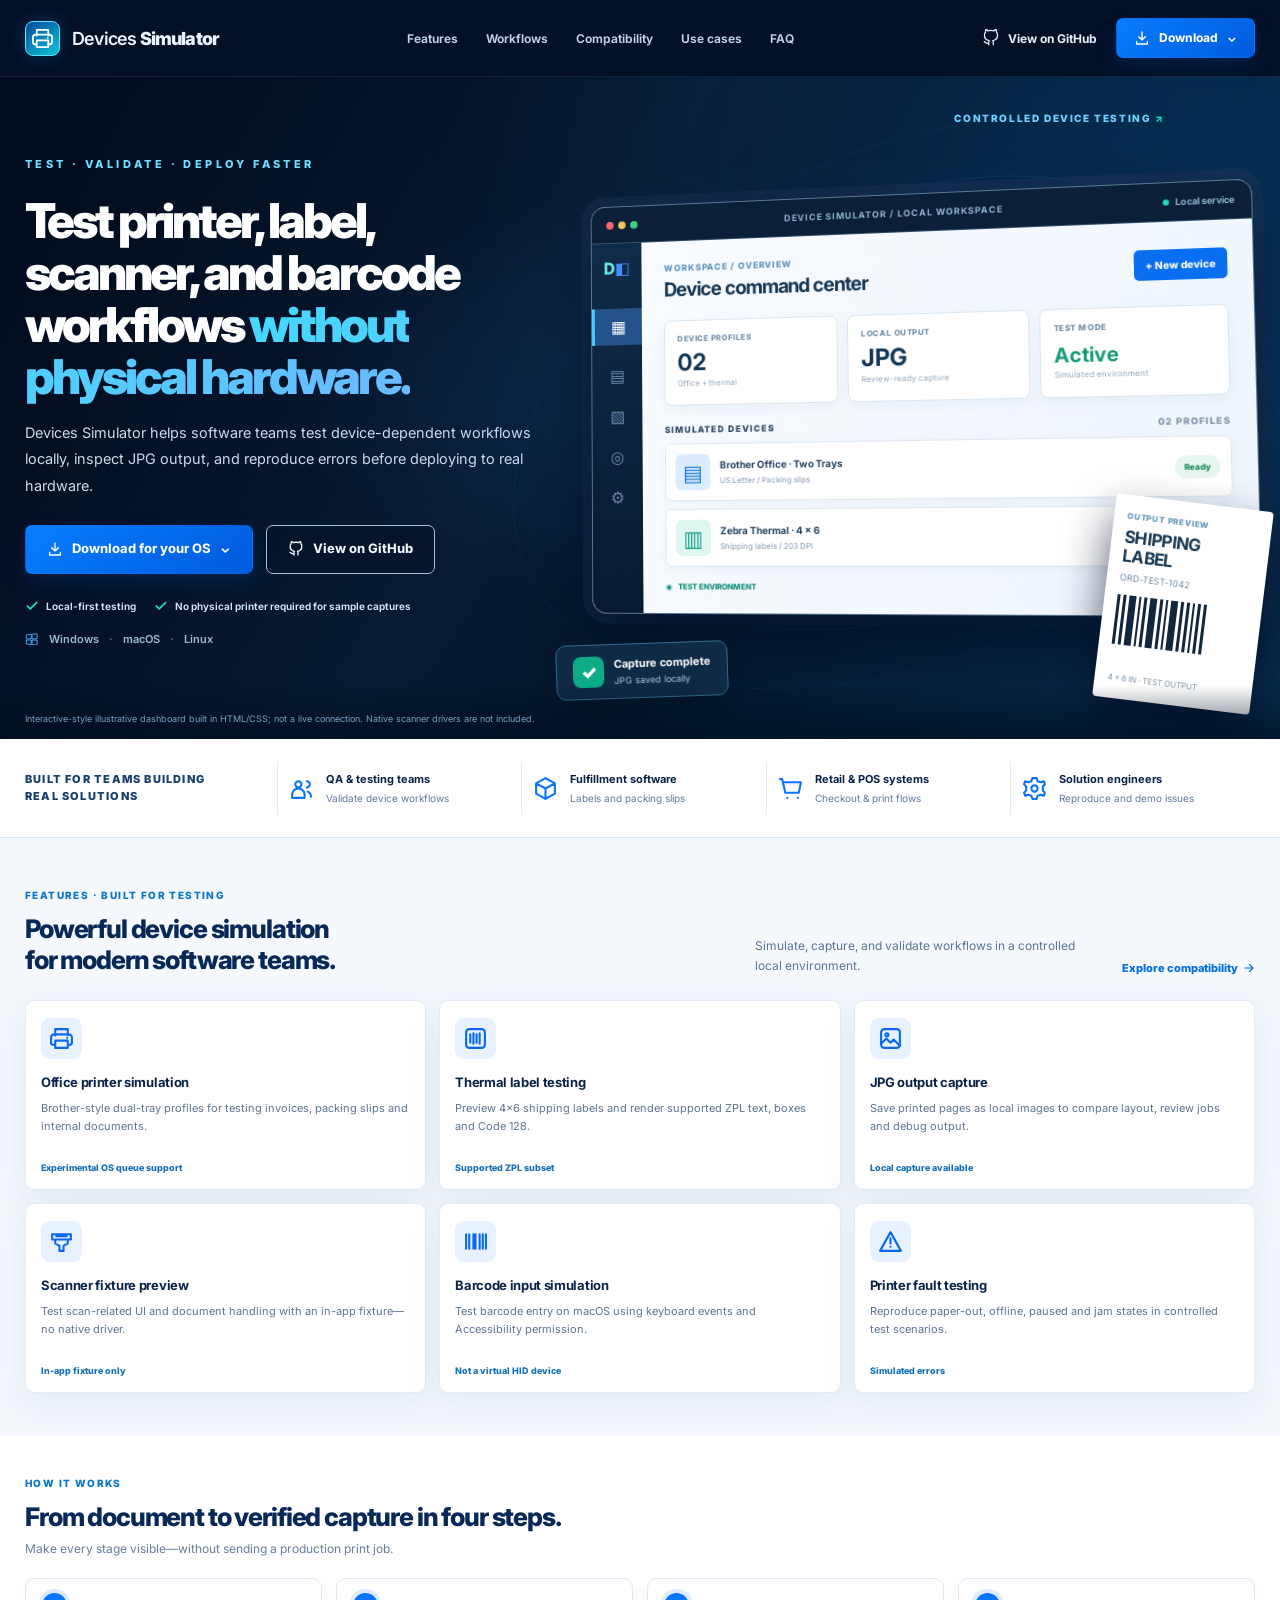
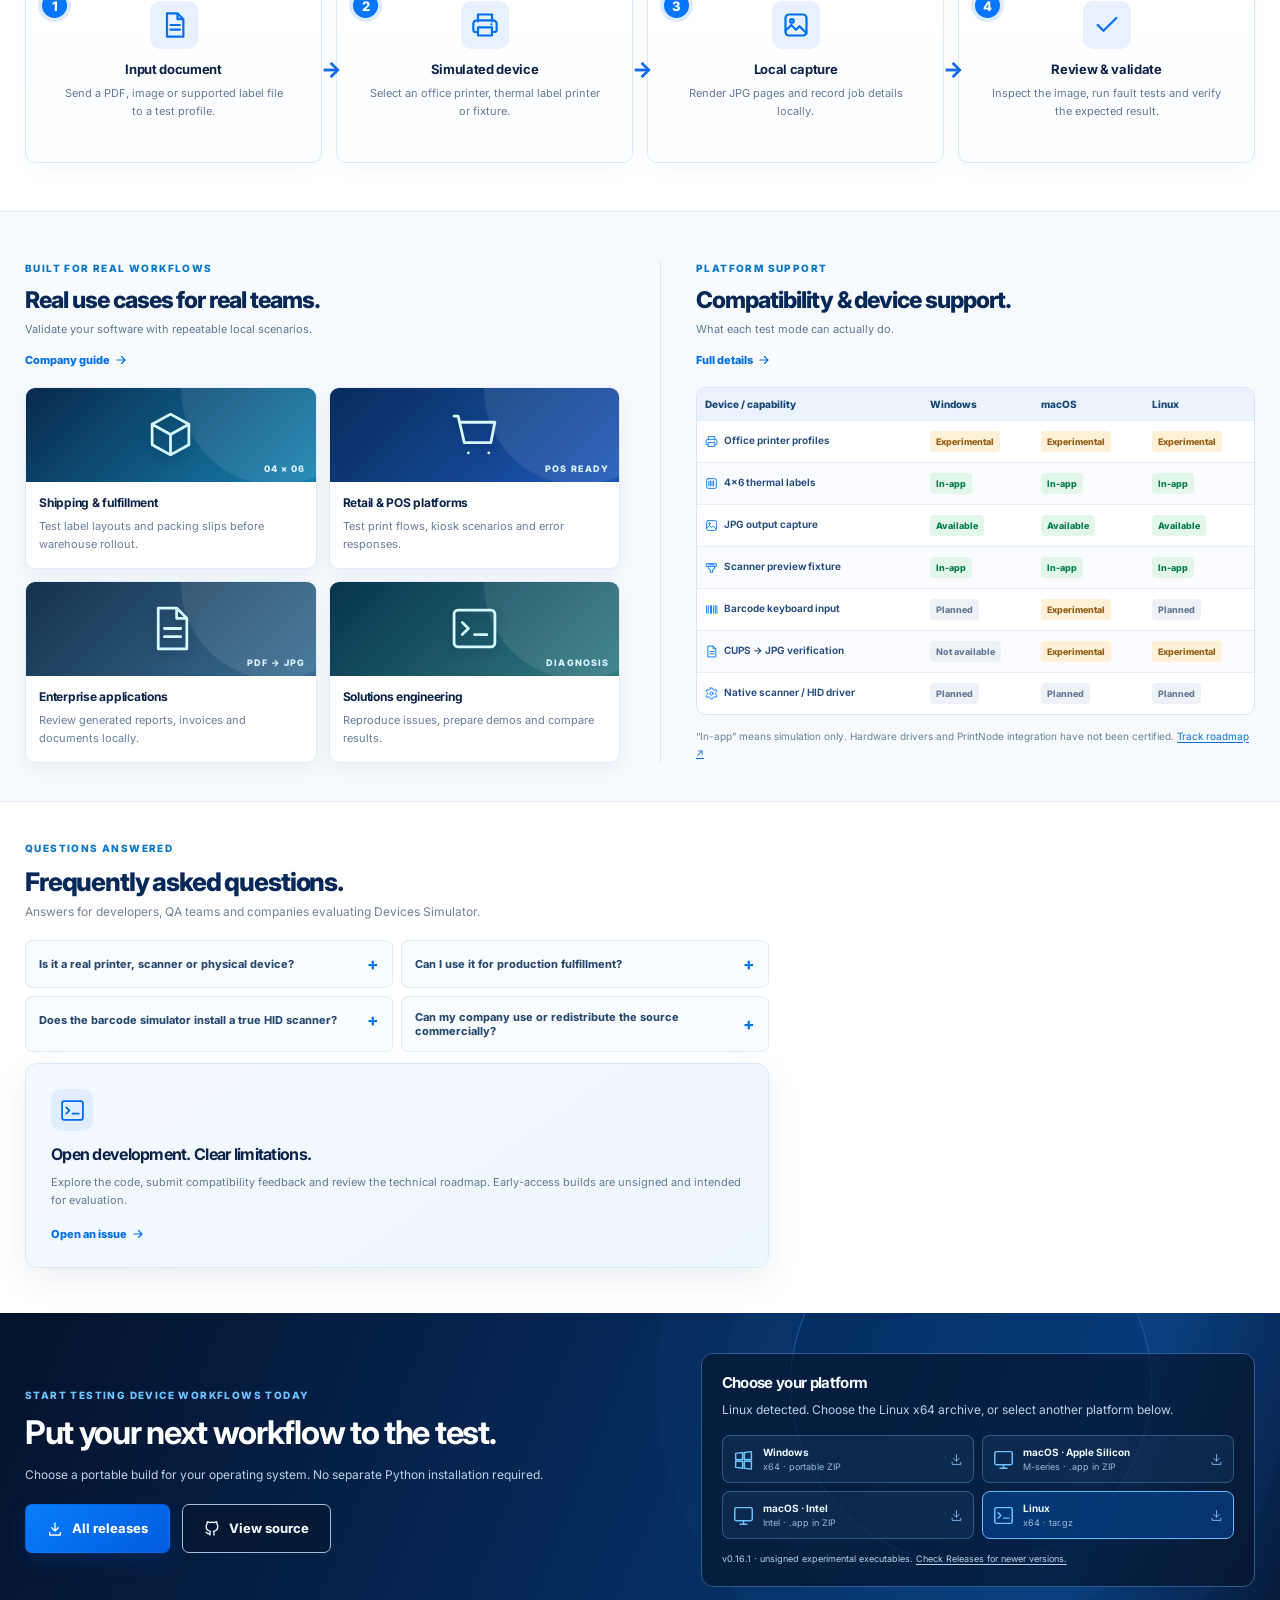
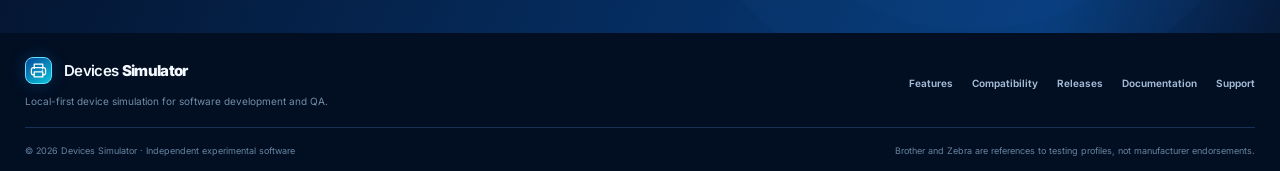
==== commit 40067176: "docs: sGray1 raster contract and macOS CUPS acceptance gate for v0.16.1" ====
--- a/docs/index.html
+++ b/docs/index.html
@@ -158,11 +158,11 @@
       <div class="container download-inner">
         <div><p class="section-eyebrow">START TESTING DEVICE WORKFLOWS TODAY</p><h2 id="download-title">Put your next workflow to the test.</h2><p>Choose a portable build for your operating system. No separate Python installation required.</p><div class="download-buttons"><a class="btn btn-primary btn-large" href="https://github.com/migtam628/devices-simulator/releases"><svg class="icon"><use href="#i-download"></use></svg> All releases</a><a class="btn btn-outline btn-large" href="https://github.com/migtam628/devices-simulator" target="_blank" rel="noopener noreferrer"><svg class="icon"><use href="#i-github"></use></svg> View source</a></div></div>
         <div class="download-selector"><h3>Choose your platform</h3><p id="os-recommendation" class="recommendation" aria-live="polite">Pick a system below to download the latest packaged development build.</p><div class="download-options">
-          <a data-os="windows" href="https://github.com/migtam628/devices-simulator/releases/download/v0.16.0/DevicesSimulator-Windows-x64.zip"><svg class="icon"><use href="#i-windows"></use></svg><span><b>Windows</b><small>x64 · portable ZIP</small></span><svg class="icon arrow"><use href="#i-download"></use></svg></a>
-          <a data-os="macos-arm64" href="https://github.com/migtam628/devices-simulator/releases/download/v0.16.0/DevicesSimulator-macOS-arm64.zip"><svg class="icon"><use href="#i-monitor"></use></svg><span><b>macOS · Apple Silicon</b><small>M-series · .app in ZIP</small></span><svg class="icon arrow"><use href="#i-download"></use></svg></a>
-          <a data-os="macos-x64" href="https://github.com/migtam628/devices-simulator/releases/download/v0.16.0/DevicesSimulator-macOS-x64.zip"><svg class="icon"><use href="#i-monitor"></use></svg><span><b>macOS · Intel</b><small>Intel · .app in ZIP</small></span><svg class="icon arrow"><use href="#i-download"></use></svg></a>
-          <a data-os="linux" href="https://github.com/migtam628/devices-simulator/releases/download/v0.16.0/DevicesSimulator-Linux-x64.tar.gz"><svg class="icon"><use href="#i-terminal"></use></svg><span><b>Linux</b><small>x64 · tar.gz</small></span><svg class="icon arrow"><use href="#i-download"></use></svg></a>
-        </div><p class="build-note">v0.16.0 · unsigned experimental executables. <a href="https://github.com/migtam628/devices-simulator/releases">Check Releases for newer versions.</a></p></div>
+          <a data-os="windows" href="https://github.com/migtam628/devices-simulator/releases/download/v0.16.1/DevicesSimulator-Windows-x64.zip"><svg class="icon"><use href="#i-windows"></use></svg><span><b>Windows</b><small>x64 · portable ZIP</small></span><svg class="icon arrow"><use href="#i-download"></use></svg></a>
+          <a data-os="macos-arm64" href="https://github.com/migtam628/devices-simulator/releases/download/v0.16.1/DevicesSimulator-macOS-arm64.zip"><svg class="icon"><use href="#i-monitor"></use></svg><span><b>macOS · Apple Silicon</b><small>M-series · .app in ZIP</small></span><svg class="icon arrow"><use href="#i-download"></use></svg></a>
+          <a data-os="macos-x64" href="https://github.com/migtam628/devices-simulator/releases/download/v0.16.1/DevicesSimulator-macOS-x64.zip"><svg class="icon"><use href="#i-monitor"></use></svg><span><b>macOS · Intel</b><small>Intel · .app in ZIP</small></span><svg class="icon arrow"><use href="#i-download"></use></svg></a>
+          <a data-os="linux" href="https://github.com/migtam628/devices-simulator/releases/download/v0.16.1/DevicesSimulator-Linux-x64.tar.gz"><svg class="icon"><use href="#i-terminal"></use></svg><span><b>Linux</b><small>x64 · tar.gz</small></span><svg class="icon arrow"><use href="#i-download"></use></svg></a>
+        </div><p class="build-note">v0.16.1 · unsigned experimental executables. <a href="https://github.com/migtam628/devices-simulator/releases">Check Releases for newer versions.</a></p></div>
       </div>
     </section>
   </main>
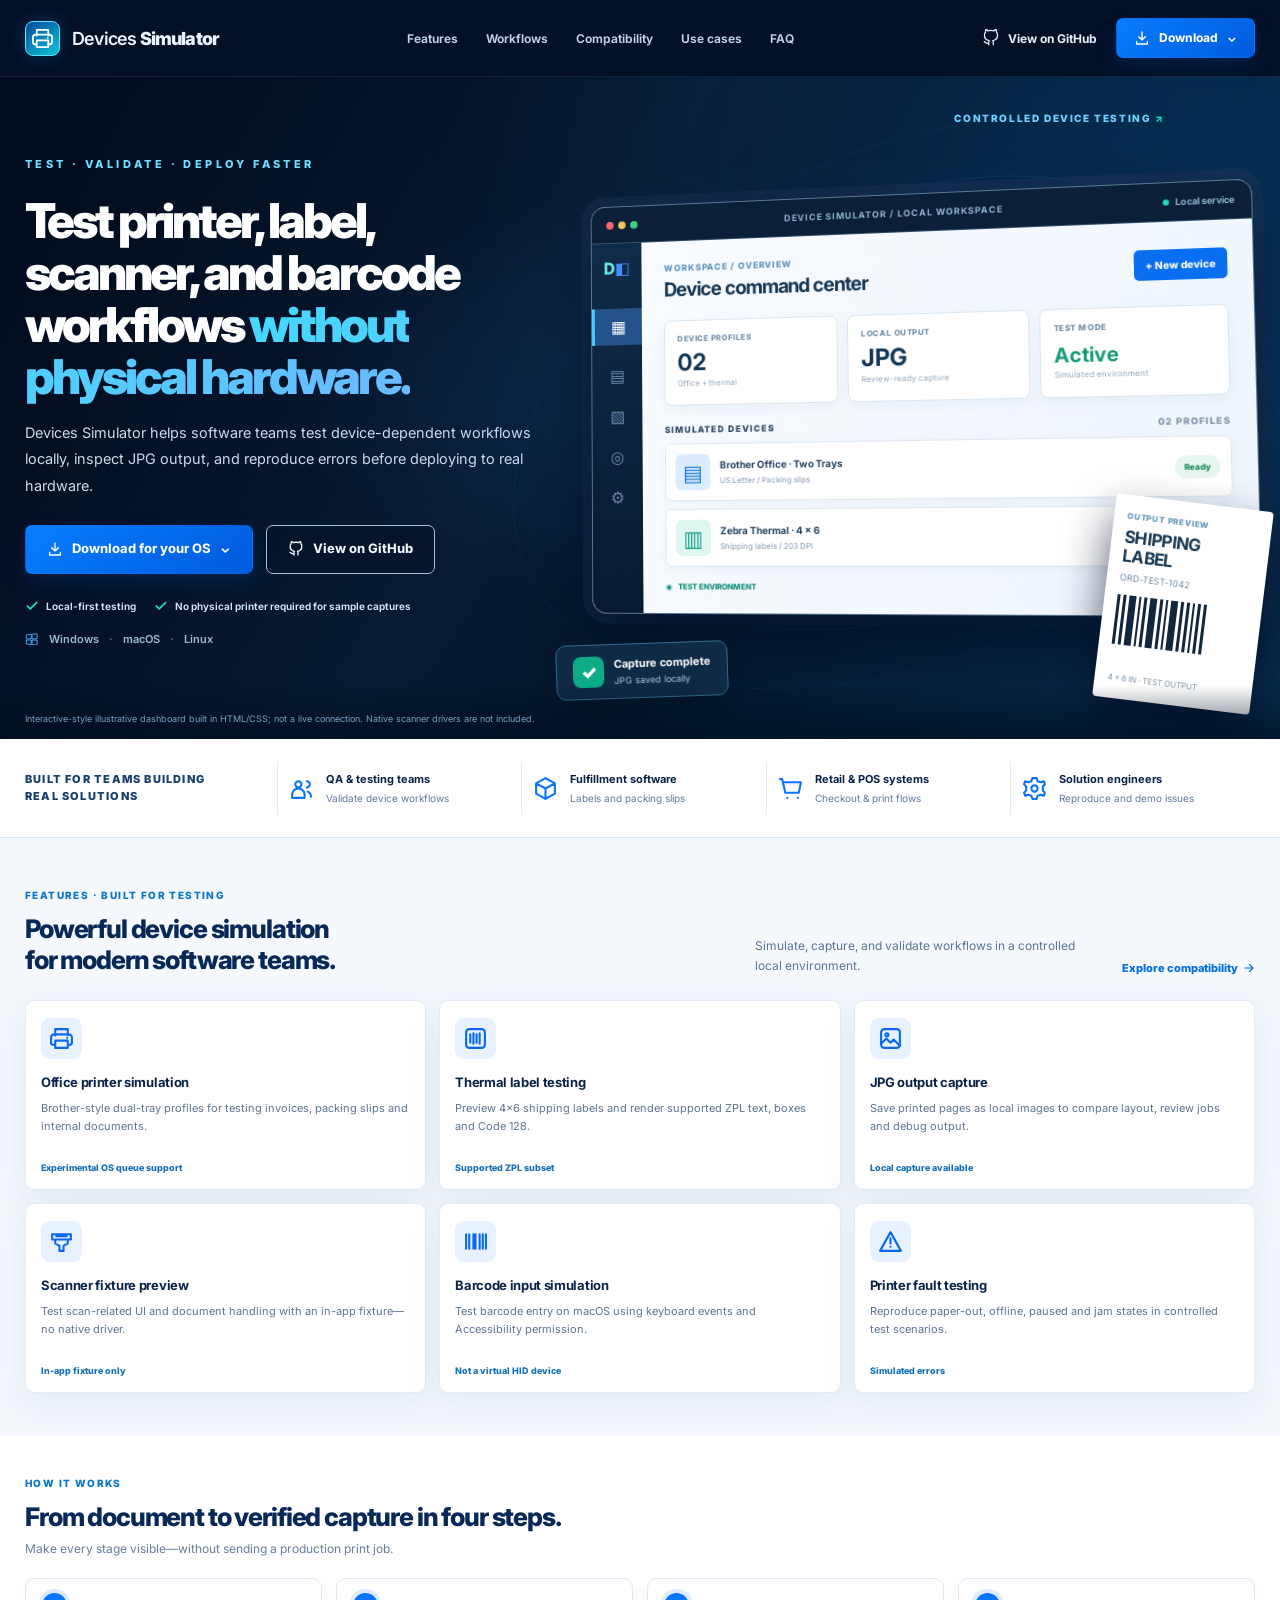
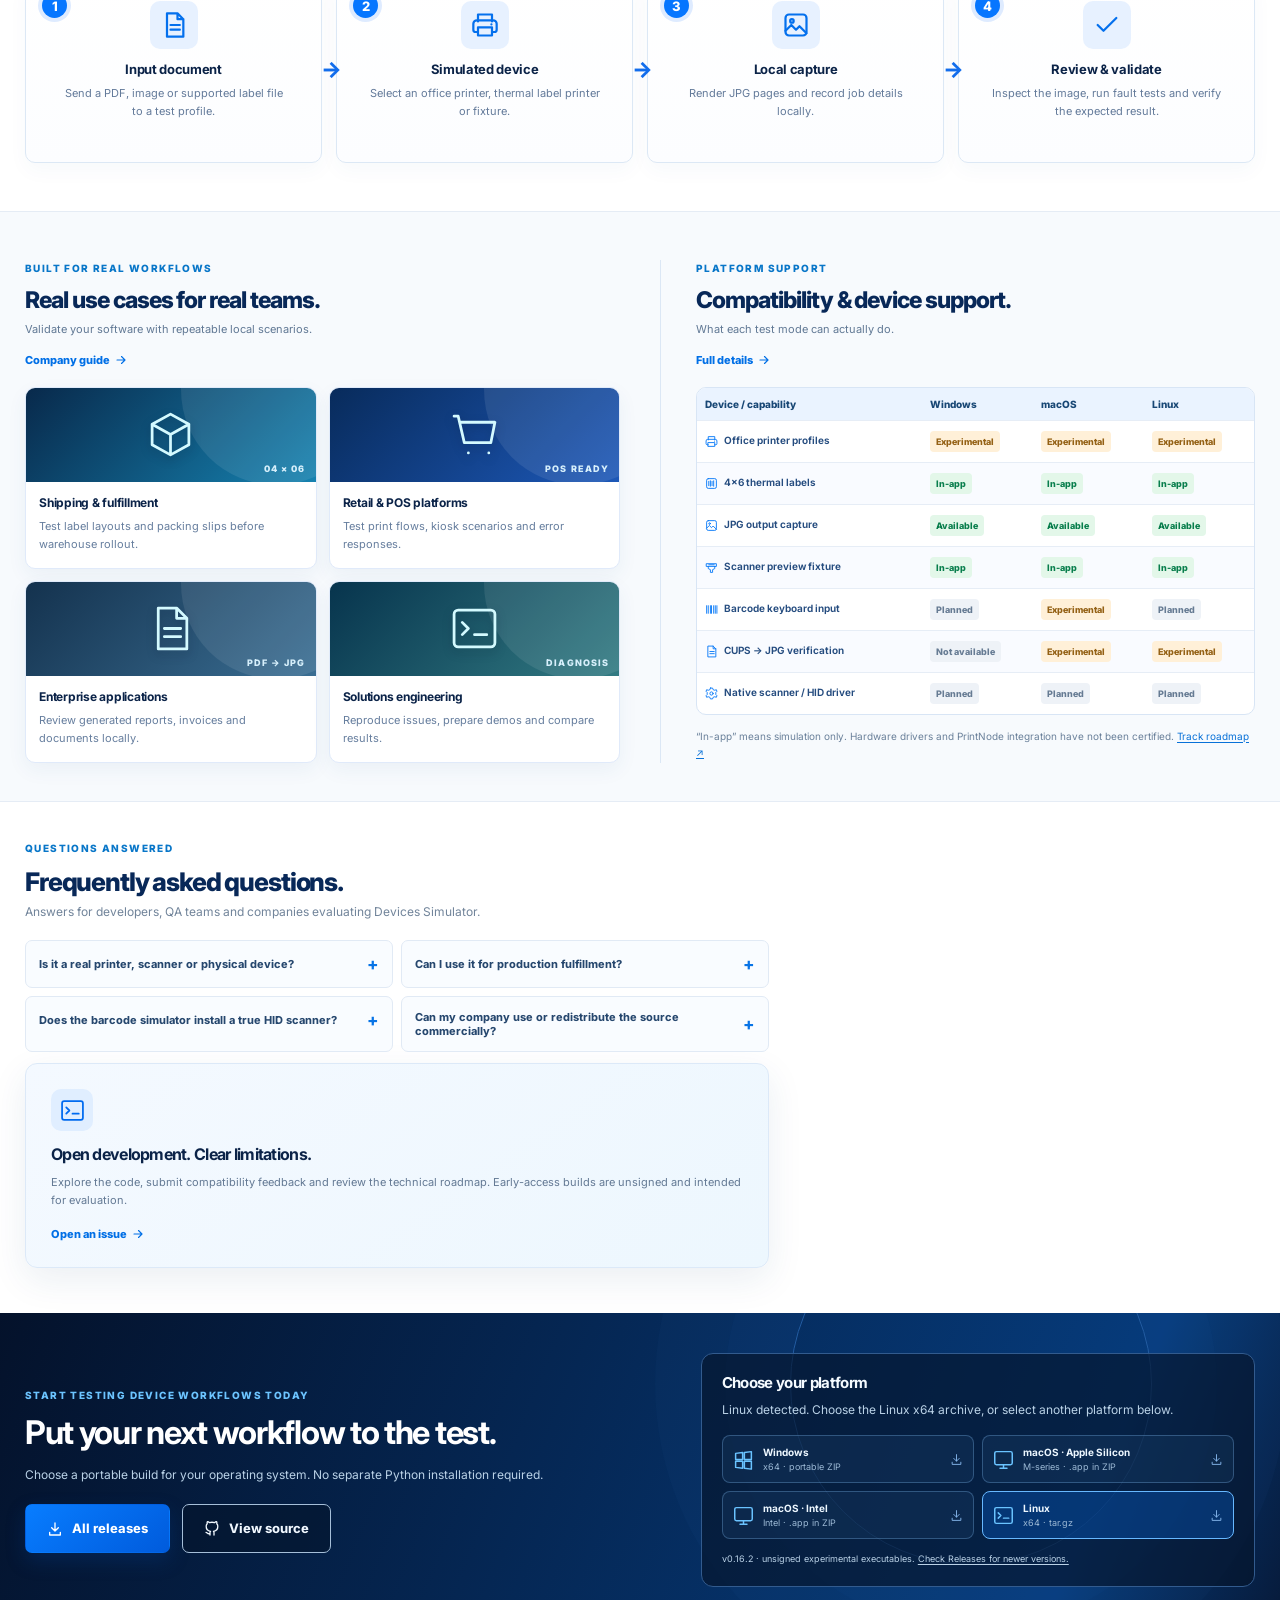
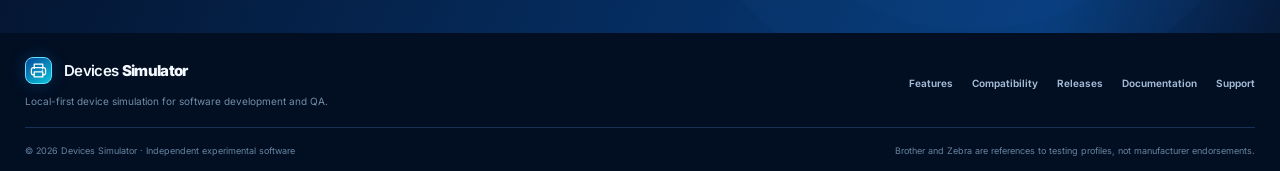
==== commit 4fc7ee2d: "docs: macOS app printer lifecycle test and v0.16.2 release notes" ====
--- a/docs/index.html
+++ b/docs/index.html
@@ -158,11 +158,11 @@
       <div class="container download-inner">
         <div><p class="section-eyebrow">START TESTING DEVICE WORKFLOWS TODAY</p><h2 id="download-title">Put your next workflow to the test.</h2><p>Choose a portable build for your operating system. No separate Python installation required.</p><div class="download-buttons"><a class="btn btn-primary btn-large" href="https://github.com/migtam628/devices-simulator/releases"><svg class="icon"><use href="#i-download"></use></svg> All releases</a><a class="btn btn-outline btn-large" href="https://github.com/migtam628/devices-simulator" target="_blank" rel="noopener noreferrer"><svg class="icon"><use href="#i-github"></use></svg> View source</a></div></div>
         <div class="download-selector"><h3>Choose your platform</h3><p id="os-recommendation" class="recommendation" aria-live="polite">Pick a system below to download the latest packaged development build.</p><div class="download-options">
-          <a data-os="windows" href="https://github.com/migtam628/devices-simulator/releases/download/v0.16.1/DevicesSimulator-Windows-x64.zip"><svg class="icon"><use href="#i-windows"></use></svg><span><b>Windows</b><small>x64 · portable ZIP</small></span><svg class="icon arrow"><use href="#i-download"></use></svg></a>
-          <a data-os="macos-arm64" href="https://github.com/migtam628/devices-simulator/releases/download/v0.16.1/DevicesSimulator-macOS-arm64.zip"><svg class="icon"><use href="#i-monitor"></use></svg><span><b>macOS · Apple Silicon</b><small>M-series · .app in ZIP</small></span><svg class="icon arrow"><use href="#i-download"></use></svg></a>
-          <a data-os="macos-x64" href="https://github.com/migtam628/devices-simulator/releases/download/v0.16.1/DevicesSimulator-macOS-x64.zip"><svg class="icon"><use href="#i-monitor"></use></svg><span><b>macOS · Intel</b><small>Intel · .app in ZIP</small></span><svg class="icon arrow"><use href="#i-download"></use></svg></a>
-          <a data-os="linux" href="https://github.com/migtam628/devices-simulator/releases/download/v0.16.1/DevicesSimulator-Linux-x64.tar.gz"><svg class="icon"><use href="#i-terminal"></use></svg><span><b>Linux</b><small>x64 · tar.gz</small></span><svg class="icon arrow"><use href="#i-download"></use></svg></a>
-        </div><p class="build-note">v0.16.1 · unsigned experimental executables. <a href="https://github.com/migtam628/devices-simulator/releases">Check Releases for newer versions.</a></p></div>
+          <a data-os="windows" href="https://github.com/migtam628/devices-simulator/releases/download/v0.16.2/DevicesSimulator-Windows-x64.zip"><svg class="icon"><use href="#i-windows"></use></svg><span><b>Windows</b><small>x64 · portable ZIP</small></span><svg class="icon arrow"><use href="#i-download"></use></svg></a>
+          <a data-os="macos-arm64" href="https://github.com/migtam628/devices-simulator/releases/download/v0.16.2/DevicesSimulator-macOS-arm64.zip"><svg class="icon"><use href="#i-monitor"></use></svg><span><b>macOS · Apple Silicon</b><small>M-series · .app in ZIP</small></span><svg class="icon arrow"><use href="#i-download"></use></svg></a>
+          <a data-os="macos-x64" href="https://github.com/migtam628/devices-simulator/releases/download/v0.16.2/DevicesSimulator-macOS-x64.zip"><svg class="icon"><use href="#i-monitor"></use></svg><span><b>macOS · Intel</b><small>Intel · .app in ZIP</small></span><svg class="icon arrow"><use href="#i-download"></use></svg></a>
+          <a data-os="linux" href="https://github.com/migtam628/devices-simulator/releases/download/v0.16.2/DevicesSimulator-Linux-x64.tar.gz"><svg class="icon"><use href="#i-terminal"></use></svg><span><b>Linux</b><small>x64 · tar.gz</small></span><svg class="icon arrow"><use href="#i-download"></use></svg></a>
+        </div><p class="build-note">v0.16.2 · unsigned experimental executables. <a href="https://github.com/migtam628/devices-simulator/releases">Check Releases for newer versions.</a></p></div>
       </div>
     </section>
   </main>
